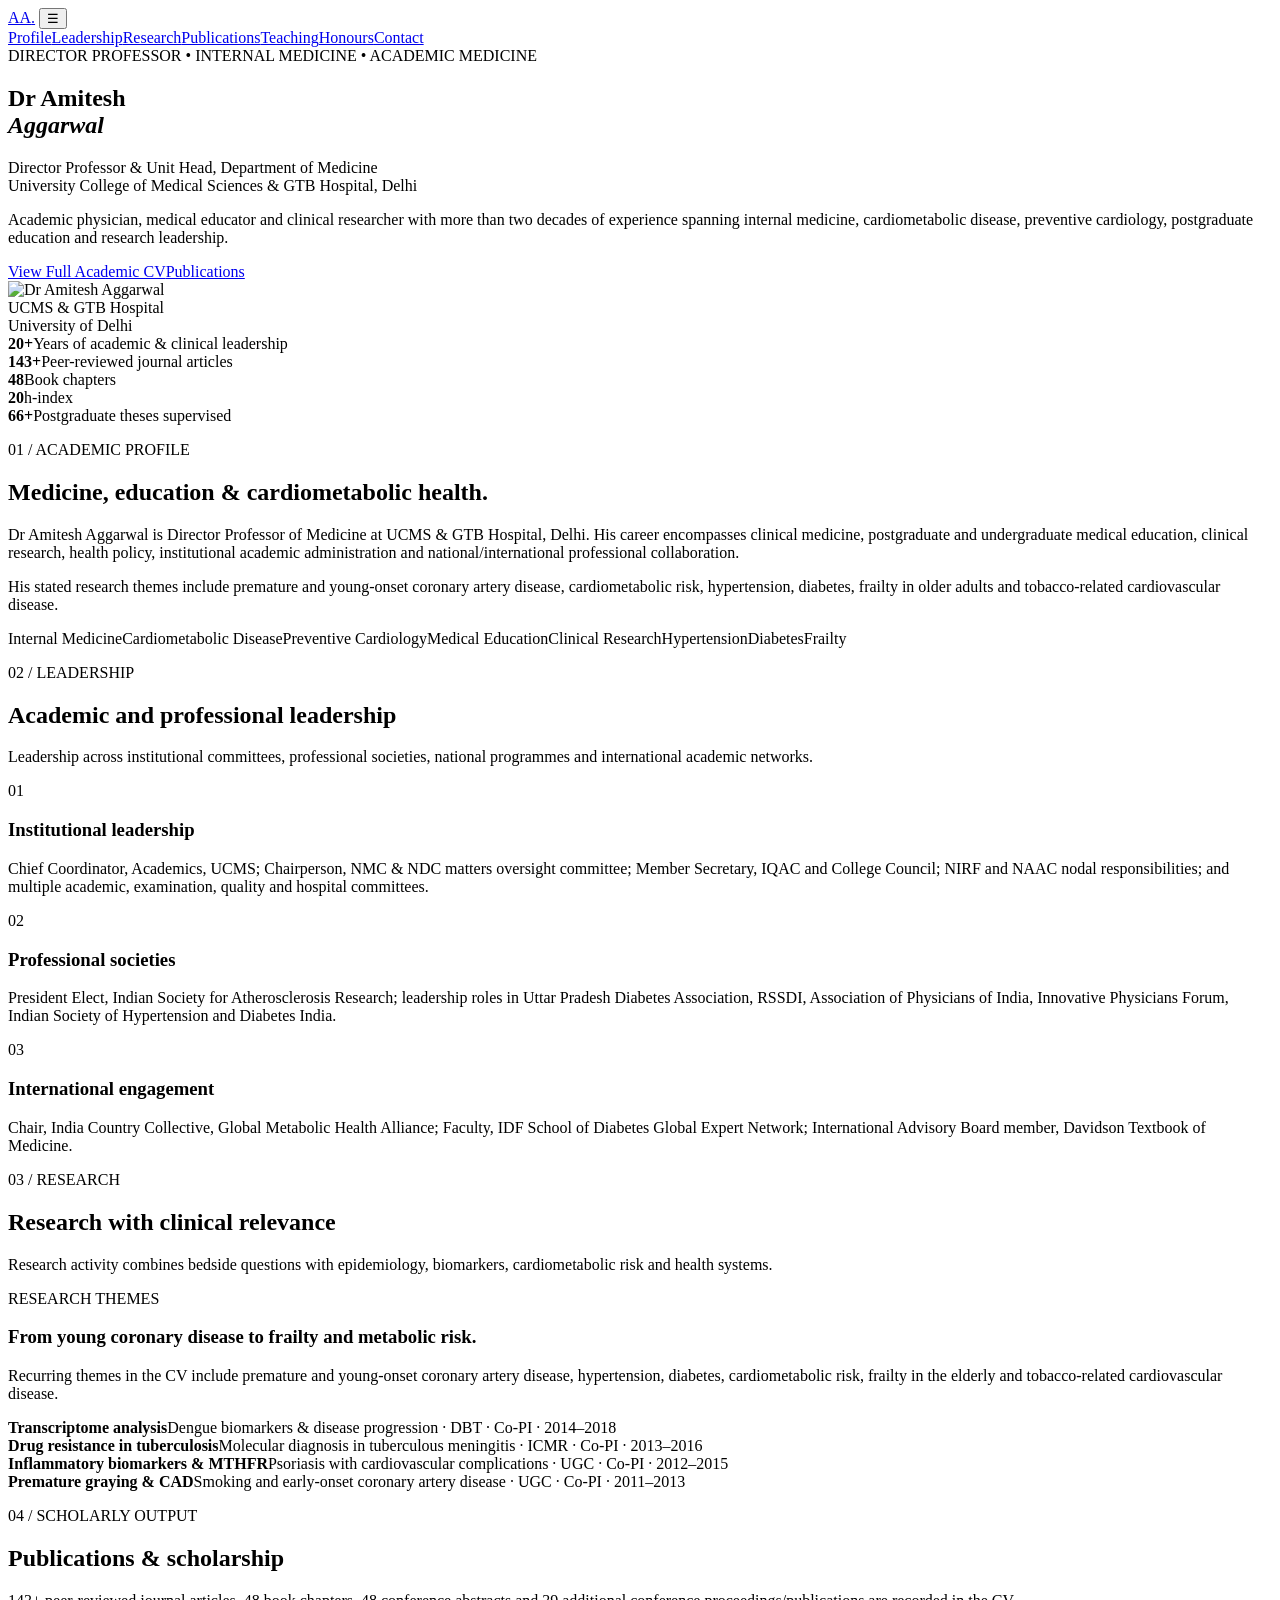
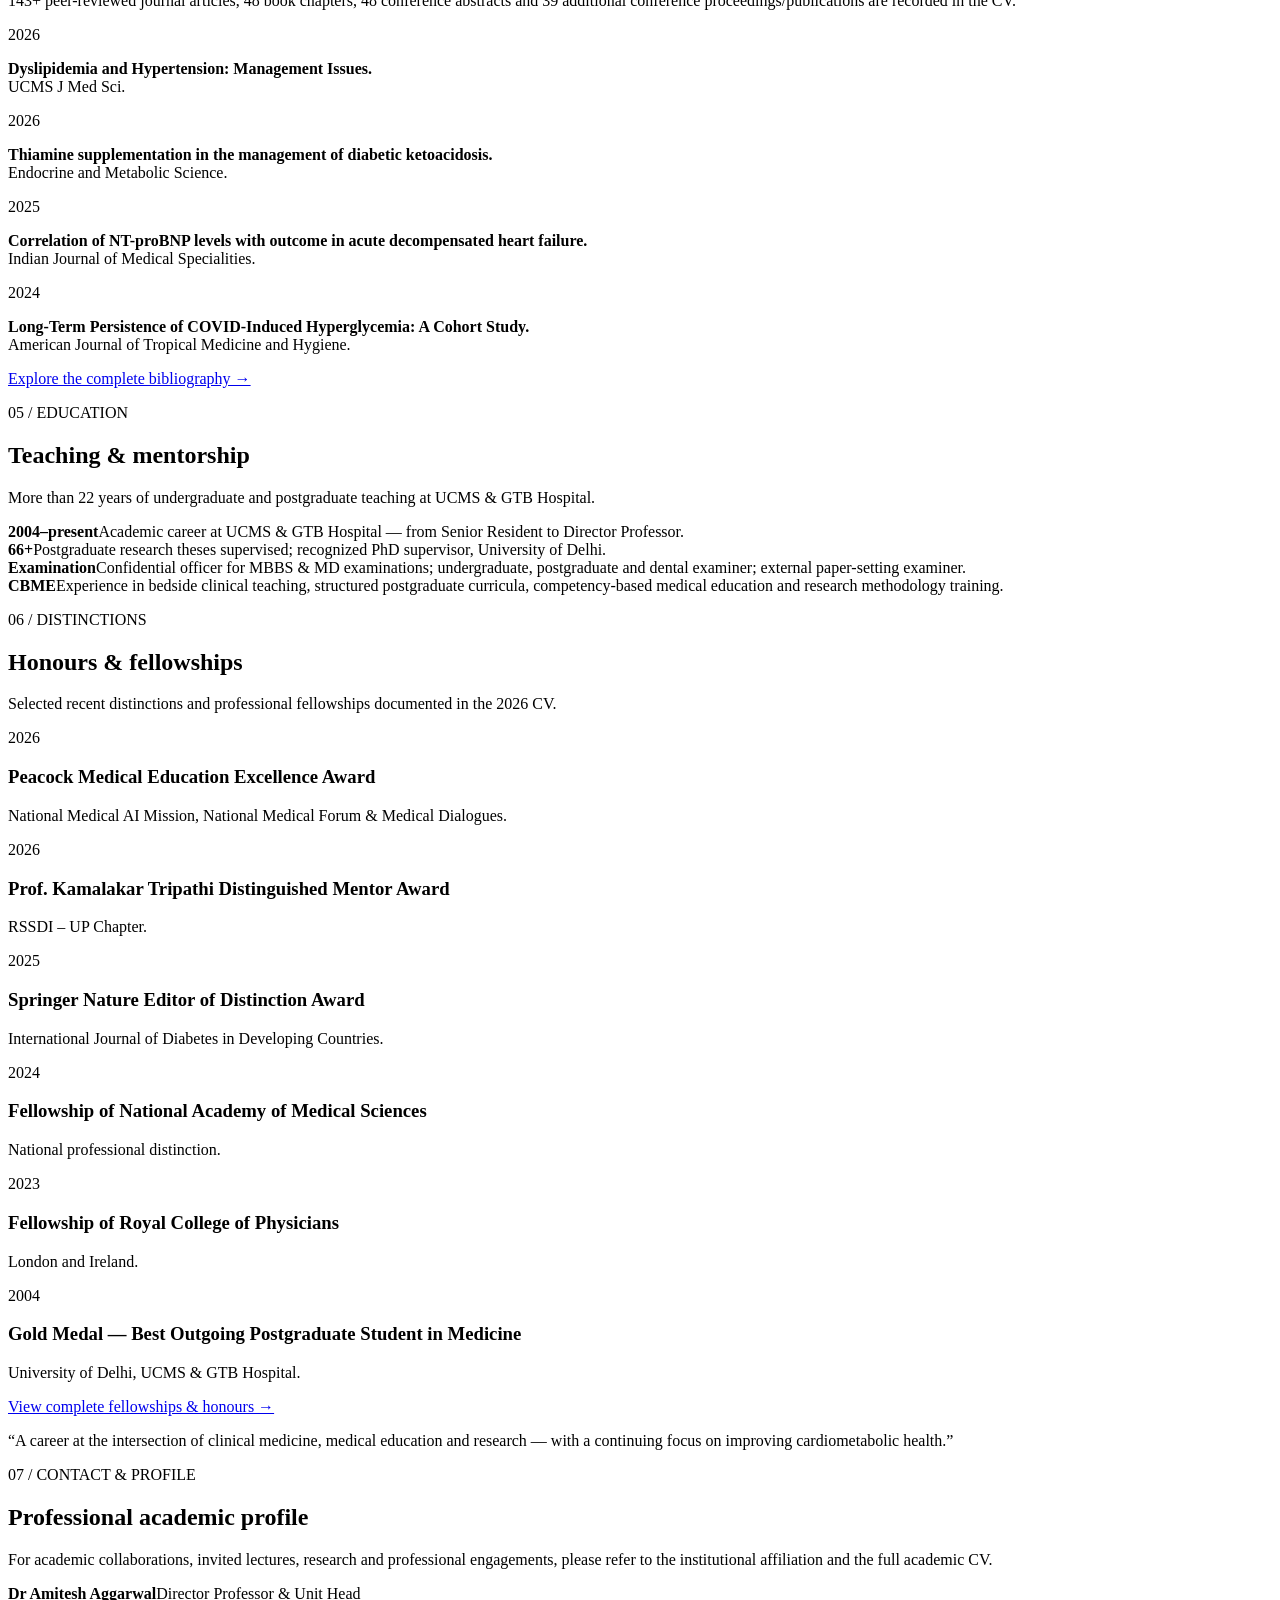
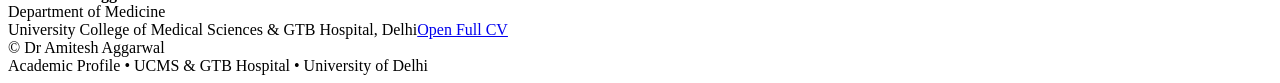
==== index.html @ a6bb9750 "Add academic profile homepage" ====
<!doctype html>
<html lang="en">
<head>
<meta charset="utf-8">
<meta name="viewport" content="width=device-width, initial-scale=1">
<meta name="description" content="Academic profile of Dr Amitesh Aggarwal — Director Professor & Unit Head, Department of Medicine, UCMS & GTB Hospital, Delhi.">
<title>Dr Amitesh Aggarwal | Academic Profile</title>
<link rel="stylesheet" href="style.css">
</head>
<body>
<header class="site-header">
  <div class="nav-wrap">
    <a class="brand" href="#home">AA<span>.</span></a>
    <button class="menu" aria-label="Toggle navigation">☰</button>
    <nav id="nav">
      <a href="#about">Profile</a><a href="#leadership">Leadership</a><a href="#research">Research</a><a href="#publications">Publications</a><a href="#teaching">Teaching</a><a href="#honours">Honours</a><a href="#contact">Contact</a>
    </nav>
  </div>
</header>
<main>
<section id="home" class="hero">
  <div class="hero-copy">
    <div class="eyebrow">DIRECTOR PROFESSOR • INTERNAL MEDICINE • ACADEMIC MEDICINE</div>
    <h1>Dr Amitesh<br><em>Aggarwal</em></h1>
    <p class="lead">Director Professor &amp; Unit Head, Department of Medicine<br>University College of Medical Sciences &amp; GTB Hospital, Delhi</p>
    <p class="hero-text">Academic physician, medical educator and clinical researcher with more than two decades of experience spanning internal medicine, cardiometabolic disease, preventive cardiology, postgraduate education and research leadership.</p>
    <div class="actions"><a class="btn primary" href="cv.html">View Full Academic CV</a><a class="btn secondary" href="publications.html">Publications</a></div>
  </div>
  <div class="portrait-wrap"><div class="portrait-ring"><img src="profile.svg" alt="Dr Amitesh Aggarwal"></div><div class="portrait-caption">UCMS &amp; GTB Hospital<br>University of Delhi</div></div>
</section>
<section class="metrics">
  <div><strong>20+</strong><span>Years of academic &amp; clinical leadership</span></div>
  <div><strong>143+</strong><span>Peer-reviewed journal articles</span></div>
  <div><strong>48</strong><span>Book chapters</span></div>
  <div><strong>20</strong><span>h-index</span></div>
  <div><strong>66+</strong><span>Postgraduate theses supervised</span></div>
</section>
<section id="about" class="section two-col">
  <div><p class="eyebrow">01 / ACADEMIC PROFILE</p><h2>Medicine, education &amp; cardiometabolic health.</h2></div>
  <div><p>Dr Amitesh Aggarwal is Director Professor of Medicine at UCMS &amp; GTB Hospital, Delhi. His career encompasses clinical medicine, postgraduate and undergraduate medical education, clinical research, health policy, institutional academic administration and national/international professional collaboration.</p><p>His stated research themes include premature and young-onset coronary artery disease, cardiometabolic risk, hypertension, diabetes, frailty in older adults and tobacco-related cardiovascular disease.</p><div class="tags"><span>Internal Medicine</span><span>Cardiometabolic Disease</span><span>Preventive Cardiology</span><span>Medical Education</span><span>Clinical Research</span><span>Hypertension</span><span>Diabetes</span><span>Frailty</span></div></div>
</section>
<section id="leadership" class="section shaded">
 <div class="section-head"><div><p class="eyebrow">02 / LEADERSHIP</p><h2>Academic and professional leadership</h2></div><p>Leadership across institutional committees, professional societies, national programmes and international academic networks.</p></div>
 <div class="cards">
  <article><div class="card-no">01</div><h3>Institutional leadership</h3><p>Chief Coordinator, Academics, UCMS; Chairperson, NMC &amp; NDC matters oversight committee; Member Secretary, IQAC and College Council; NIRF and NAAC nodal responsibilities; and multiple academic, examination, quality and hospital committees.</p></article>
  <article><div class="card-no">02</div><h3>Professional societies</h3><p>President Elect, Indian Society for Atherosclerosis Research; leadership roles in Uttar Pradesh Diabetes Association, RSSDI, Association of Physicians of India, Innovative Physicians Forum, Indian Society of Hypertension and Diabetes India.</p></article>
  <article><div class="card-no">03</div><h3>International engagement</h3><p>Chair, India Country Collective, Global Metabolic Health Alliance; Faculty, IDF School of Diabetes Global Expert Network; International Advisory Board member, Davidson Textbook of Medicine.</p></article>
 </div>
</section>
<section id="research" class="section">
 <div class="section-head"><div><p class="eyebrow">03 / RESEARCH</p><h2>Research with clinical relevance</h2></div><p>Research activity combines bedside questions with epidemiology, biomarkers, cardiometabolic risk and health systems.</p></div>
 <div class="research-grid">
  <div class="research-feature"><span>RESEARCH THEMES</span><h3>From young coronary disease to frailty and metabolic risk.</h3><p>Recurring themes in the CV include premature and young-onset coronary artery disease, hypertension, diabetes, cardiometabolic risk, frailty in the elderly and tobacco-related cardiovascular disease.</p></div>
  <div class="project-list">
   <div><b>Transcriptome analysis</b><span>Dengue biomarkers &amp; disease progression · DBT · Co-PI · 2014–2018</span></div>
   <div><b>Drug resistance in tuberculosis</b><span>Molecular diagnosis in tuberculous meningitis · ICMR · Co-PI · 2013–2016</span></div>
   <div><b>Inflammatory biomarkers &amp; MTHFR</b><span>Psoriasis with cardiovascular complications · UGC · Co-PI · 2012–2015</span></div>
   <div><b>Premature graying &amp; CAD</b><span>Smoking and early-onset coronary artery disease · UGC · Co-PI · 2011–2013</span></div>
  </div>
 </div>
</section>
<section id="publications" class="section shaded">
 <div class="section-head"><div><p class="eyebrow">04 / SCHOLARLY OUTPUT</p><h2>Publications &amp; scholarship</h2></div><p>143+ peer-reviewed journal articles, 48 book chapters, 48 conference abstracts and 39 additional conference proceedings/publications are recorded in the CV.</p></div>
 <div class="pub-highlights">
  <div><span>2026</span><p><b>Dyslipidemia and Hypertension: Management Issues.</b><br>UCMS J Med Sci.</p></div>
  <div><span>2026</span><p><b>Thiamine supplementation in the management of diabetic ketoacidosis.</b><br>Endocrine and Metabolic Science.</p></div>
  <div><span>2025</span><p><b>Correlation of NT-proBNP levels with outcome in acute decompensated heart failure.</b><br>Indian Journal of Medical Specialities.</p></div>
  <div><span>2024</span><p><b>Long-Term Persistence of COVID-Induced Hyperglycemia: A Cohort Study.</b><br>American Journal of Tropical Medicine and Hygiene.</p></div>
 </div>
 <a class="text-link" href="publications.html">Explore the complete bibliography →</a>
</section>
<section id="teaching" class="section">
 <div class="section-head"><div><p class="eyebrow">05 / EDUCATION</p><h2>Teaching &amp; mentorship</h2></div><p>More than 22 years of undergraduate and postgraduate teaching at UCMS &amp; GTB Hospital.</p></div>
 <div class="timeline">
  <div><b>2004–present</b><span>Academic career at UCMS &amp; GTB Hospital — from Senior Resident to Director Professor.</span></div>
  <div><b>66+</b><span>Postgraduate research theses supervised; recognized PhD supervisor, University of Delhi.</span></div>
  <div><b>Examination</b><span>Confidential officer for MBBS &amp; MD examinations; undergraduate, postgraduate and dental examiner; external paper-setting examiner.</span></div>
  <div><b>CBME</b><span>Experience in bedside clinical teaching, structured postgraduate curricula, competency-based medical education and research methodology training.</span></div>
 </div>
</section>
<section id="honours" class="section shaded">
 <div class="section-head"><div><p class="eyebrow">06 / DISTINCTIONS</p><h2>Honours &amp; fellowships</h2></div><p>Selected recent distinctions and professional fellowships documented in the 2026 CV.</p></div>
 <div class="honour-grid">
  <div><span>2026</span><h3>Peacock Medical Education Excellence Award</h3><p>National Medical AI Mission, National Medical Forum &amp; Medical Dialogues.</p></div>
  <div><span>2026</span><h3>Prof. Kamalakar Tripathi Distinguished Mentor Award</h3><p>RSSDI – UP Chapter.</p></div>
  <div><span>2025</span><h3>Springer Nature Editor of Distinction Award</h3><p>International Journal of Diabetes in Developing Countries.</p></div>
  <div><span>2024</span><h3>Fellowship of National Academy of Medical Sciences</h3><p>National professional distinction.</p></div>
  <div><span>2023</span><h3>Fellowship of Royal College of Physicians</h3><p>London and Ireland.</p></div>
  <div><span>2004</span><h3>Gold Medal — Best Outgoing Postgraduate Student in Medicine</h3><p>University of Delhi, UCMS &amp; GTB Hospital.</p></div>
 </div>
 <a class="text-link" href="cv.html#fellowships">View complete fellowships &amp; honours →</a>
</section>
<section class="section quote"><p>“A career at the intersection of clinical medicine, medical education and research — with a continuing focus on improving cardiometabolic health.”</p></section>
<section id="contact" class="section contact">
 <div><p class="eyebrow">07 / CONTACT &amp; PROFILE</p><h2>Professional academic profile</h2><p>For academic collaborations, invited lectures, research and professional engagements, please refer to the institutional affiliation and the full academic CV.</p></div>
 <div class="contact-card"><b>Dr Amitesh Aggarwal</b><span>Director Professor &amp; Unit Head<br>Department of Medicine<br>University College of Medical Sciences &amp; GTB Hospital, Delhi</span><a href="cv.html" class="btn primary">Open Full CV</a></div>
</section>
</main>
<footer><div>© Dr Amitesh Aggarwal</div><div>Academic Profile • UCMS &amp; GTB Hospital • University of Delhi</div></footer>
<script>document.querySelector('.menu').onclick=()=>document.querySelector('nav').classList.toggle('open');document.querySelectorAll('nav a').forEach(a=>a.onclick=()=>document.querySelector('nav').classList.remove('open'));</script>
</body>
</html>
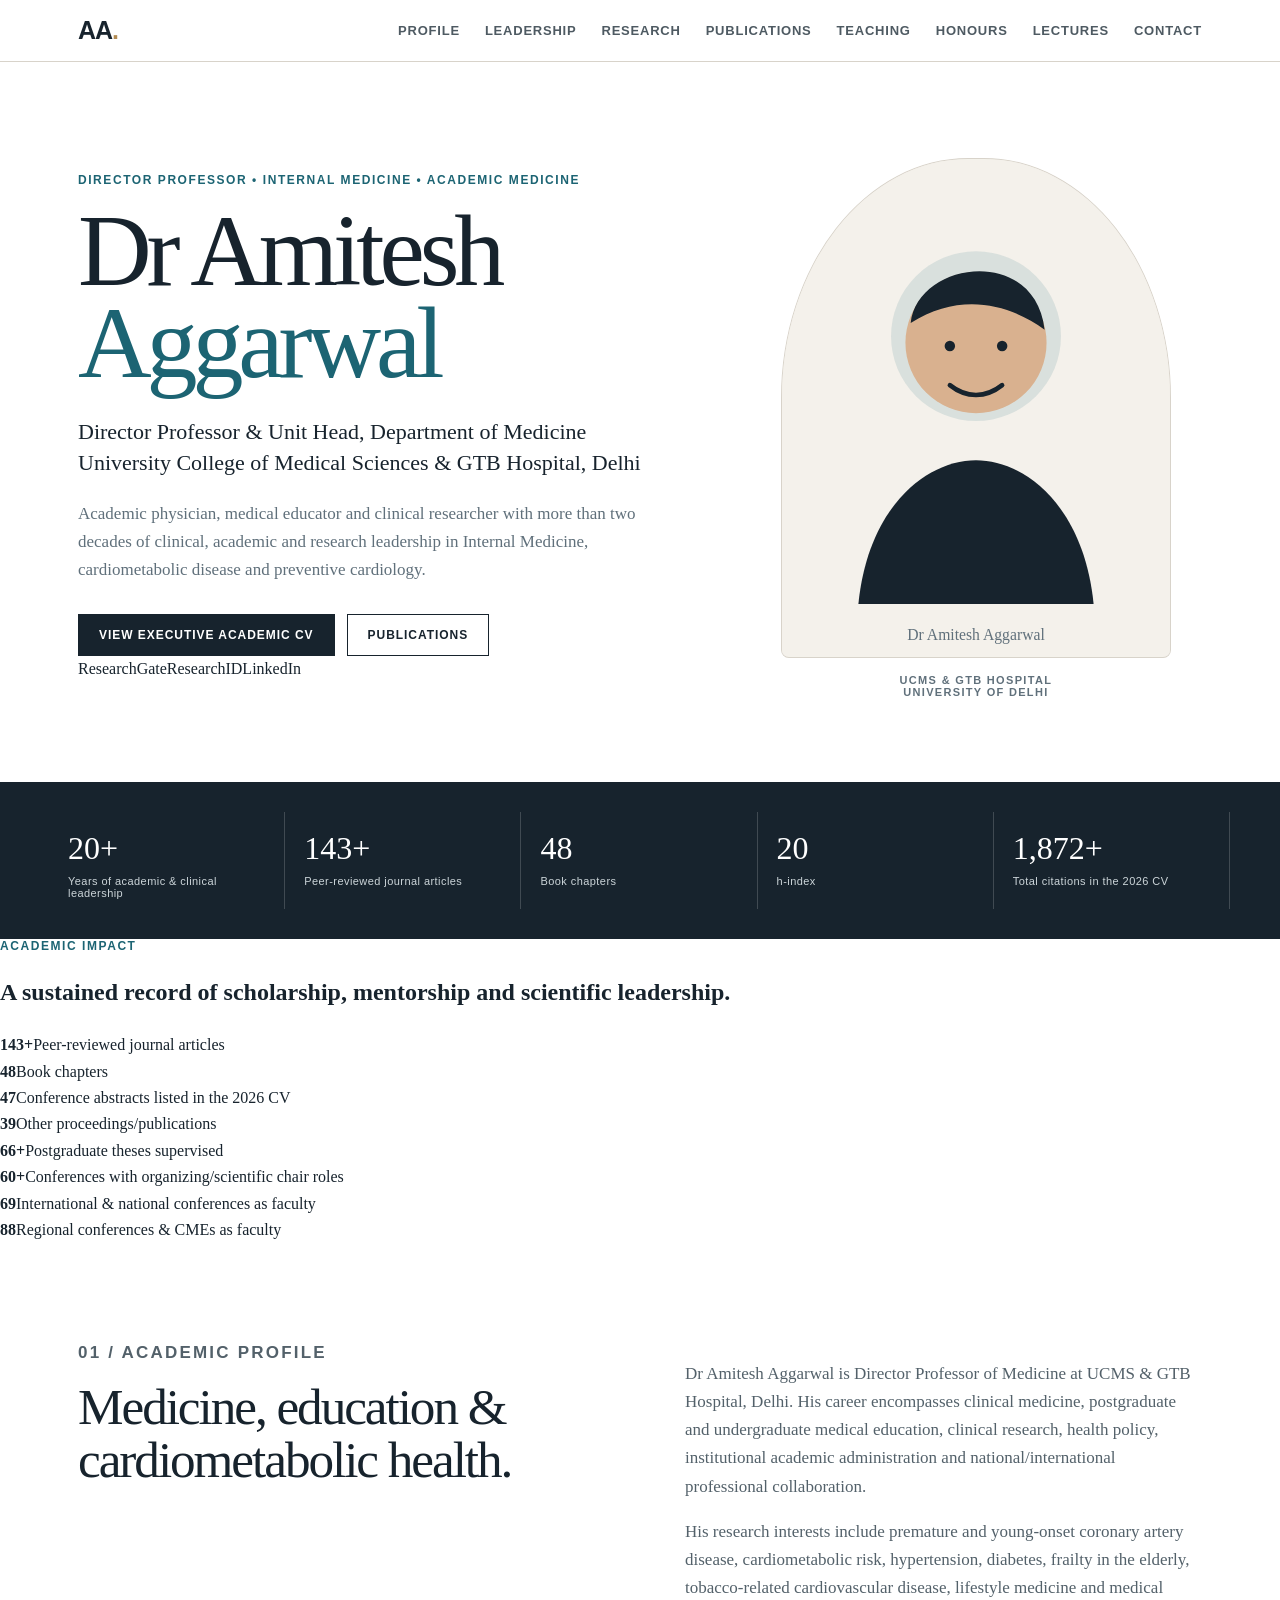
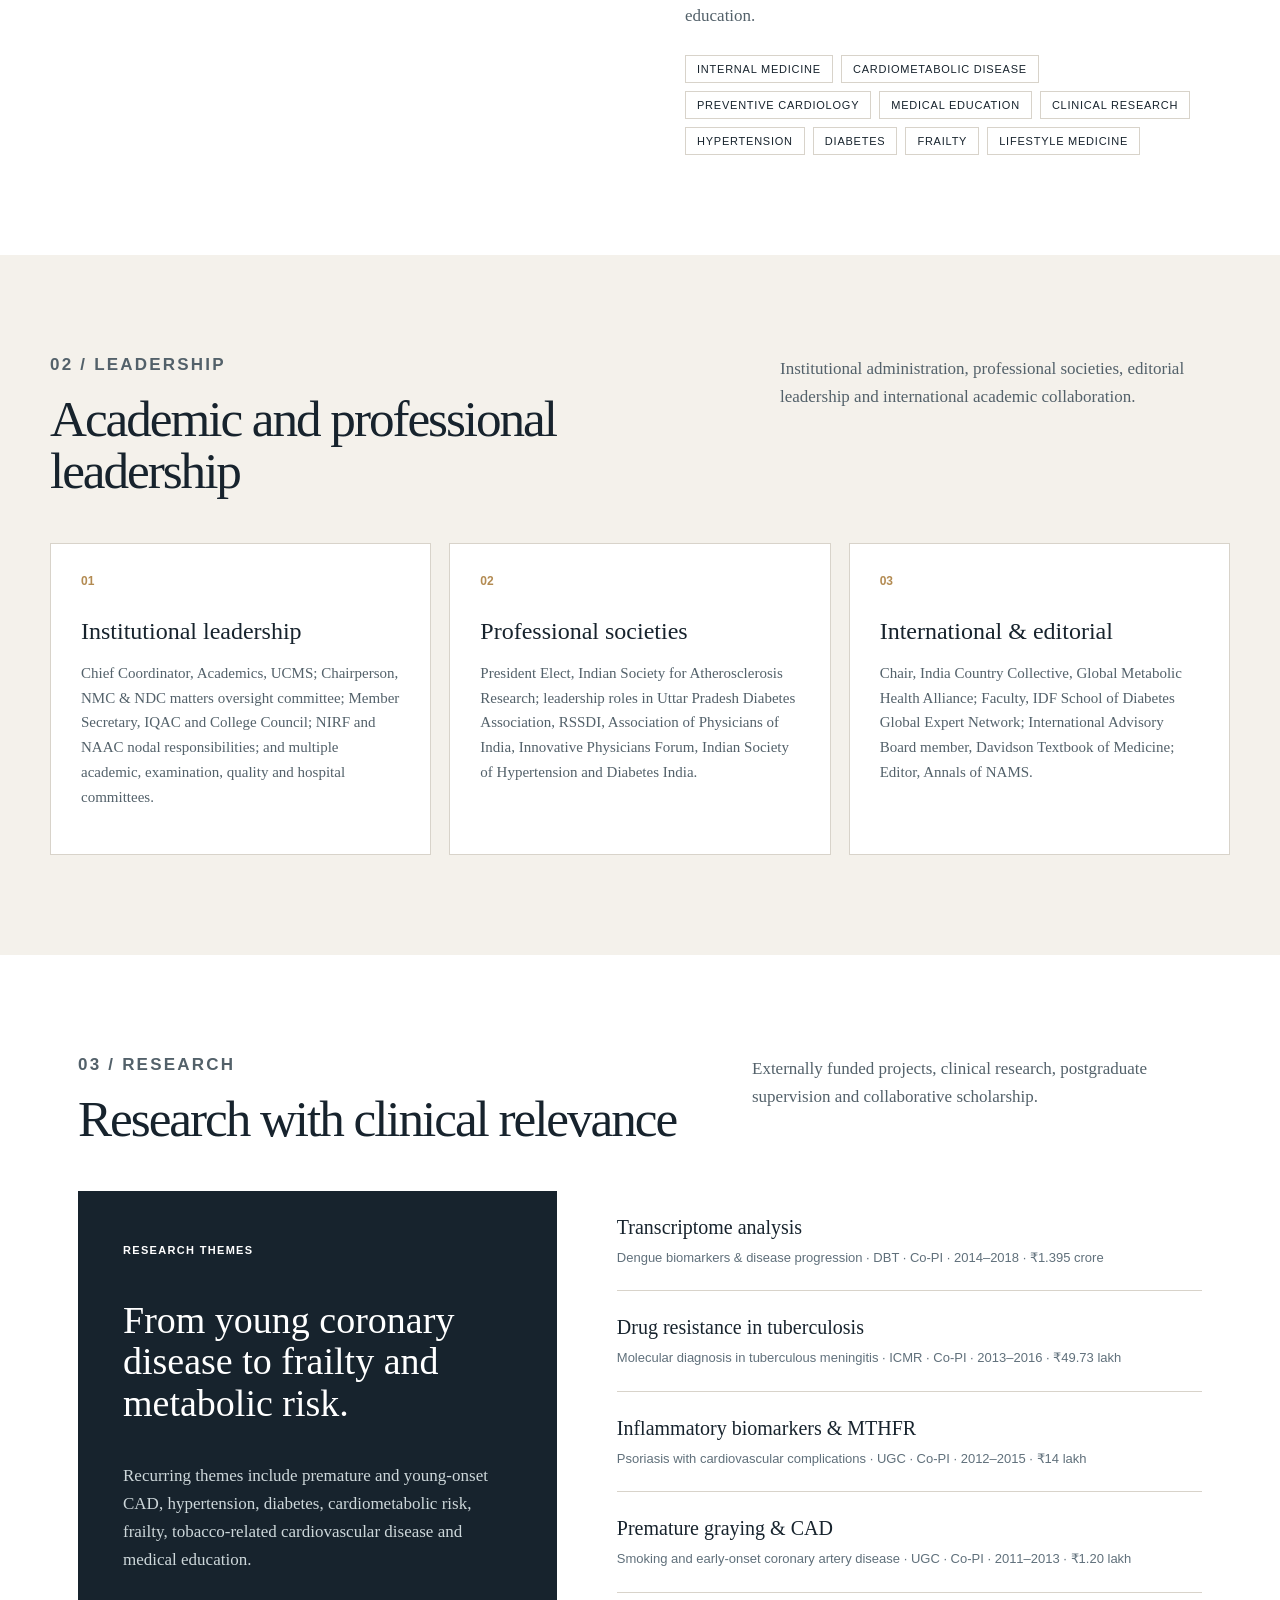
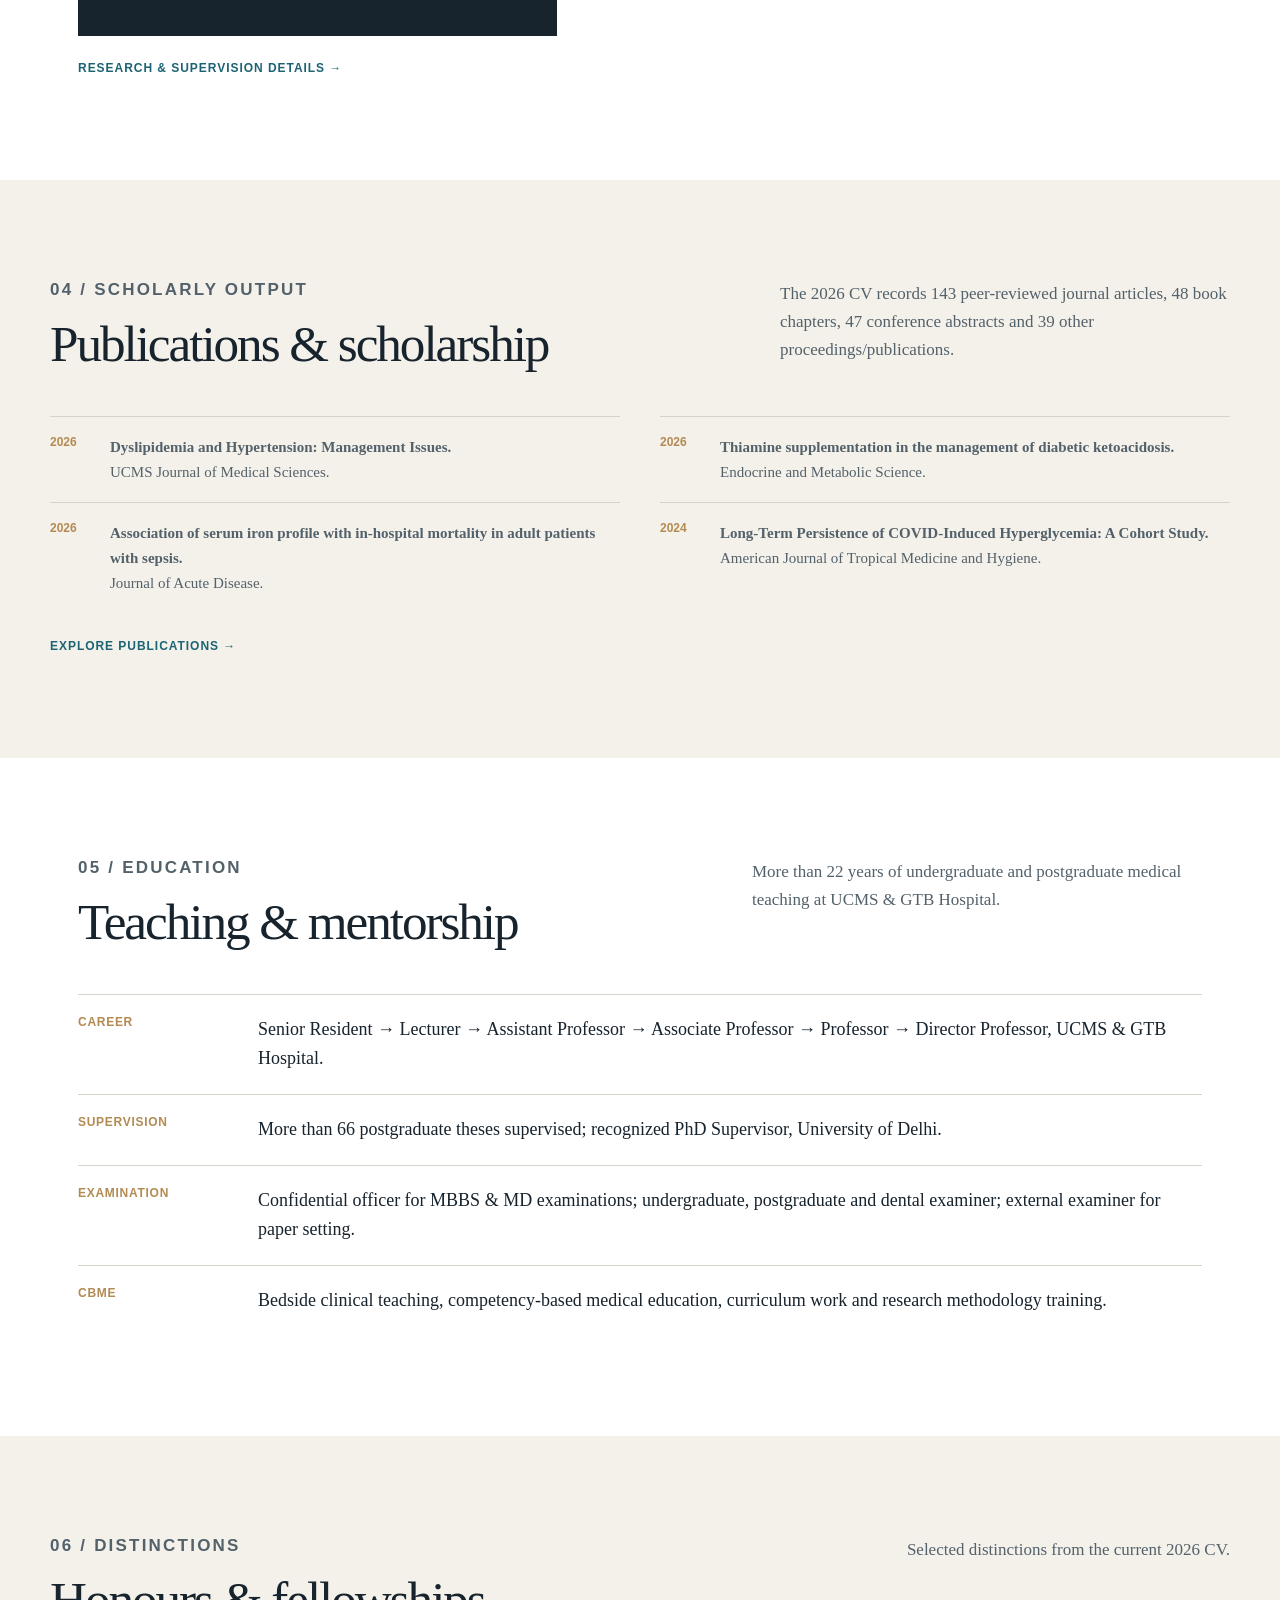
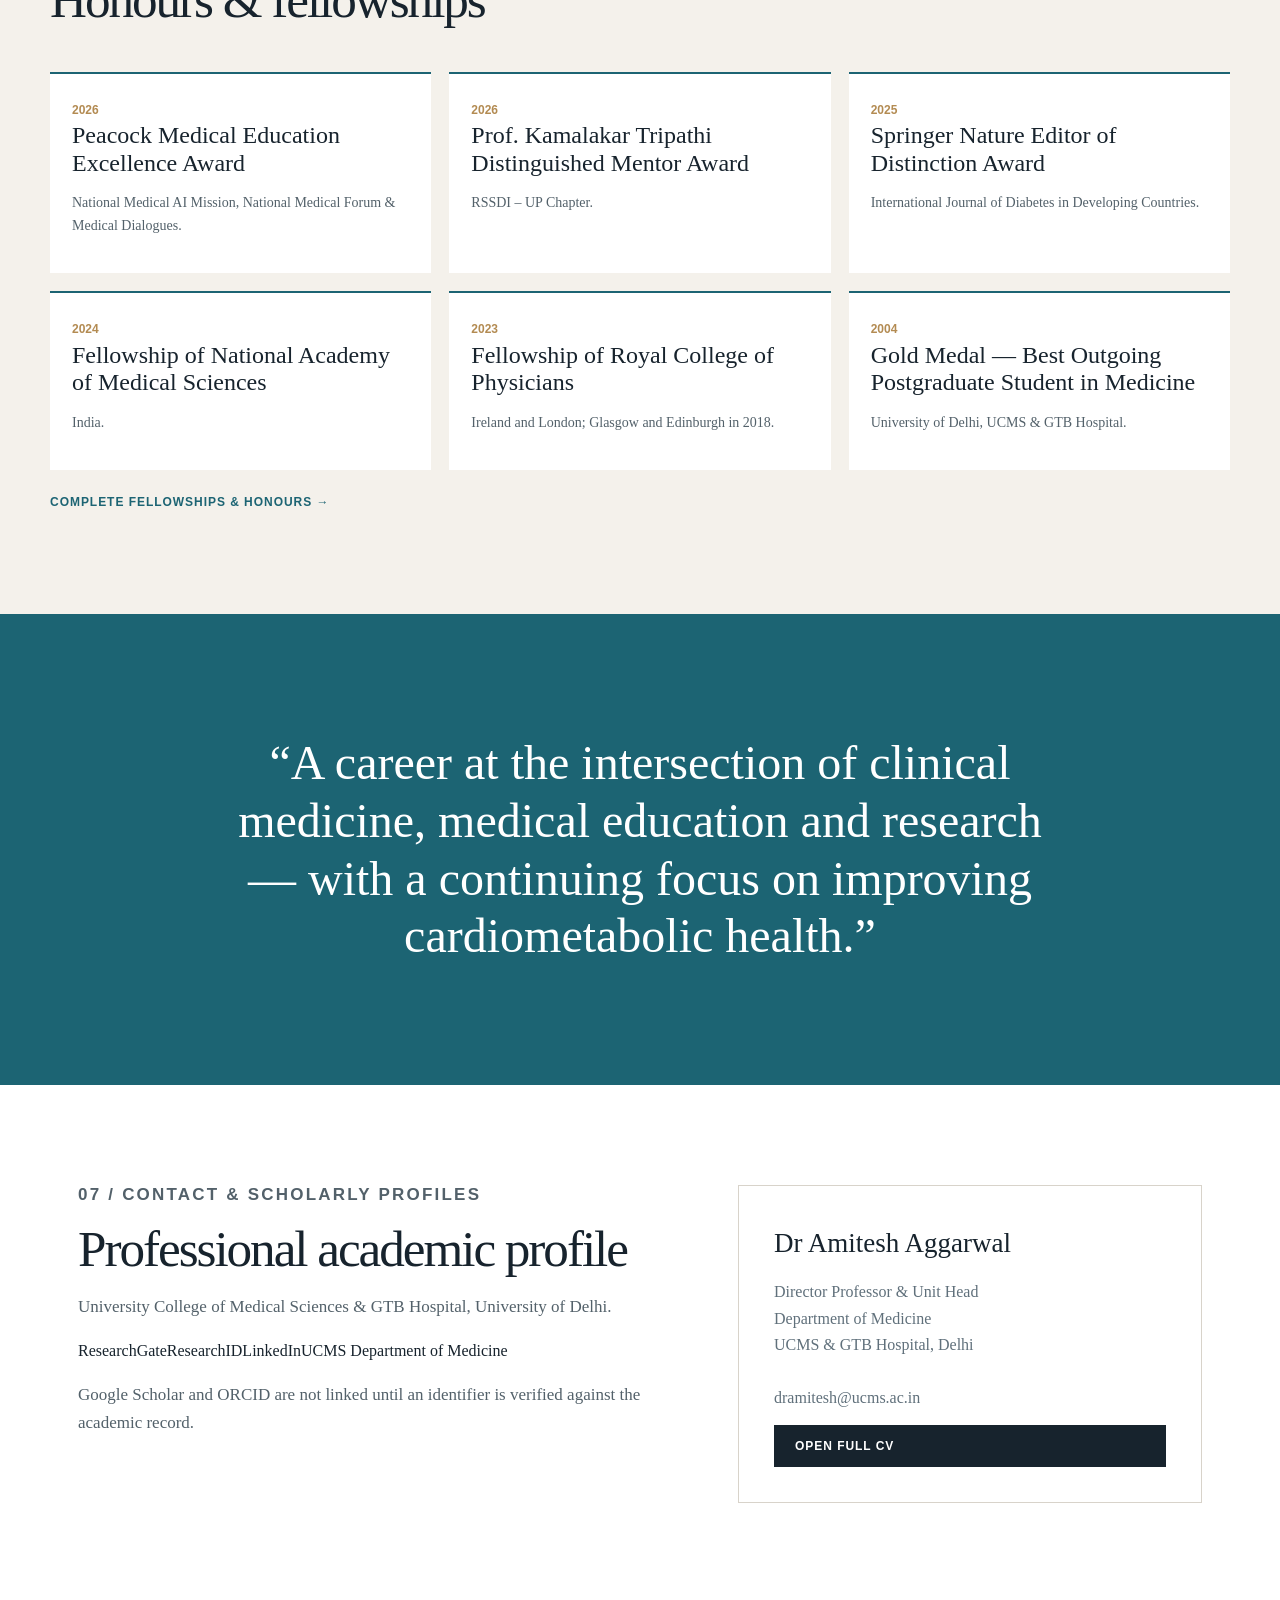
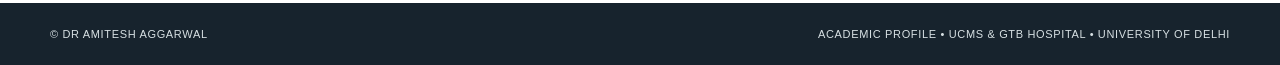
==== commit 2a7481b6: "Refine academic homepage and add scholarly profiles" ====
--- a/index.html
+++ b/index.html
@@ -1,102 +1,27 @@
 <!doctype html>
 <html lang="en">
 <head>
-<meta charset="utf-8">
-<meta name="viewport" content="width=device-width, initial-scale=1">
-<meta name="description" content="Academic profile of Dr Amitesh Aggarwal — Director Professor & Unit Head, Department of Medicine, UCMS & GTB Hospital, Delhi.">
-<title>Dr Amitesh Aggarwal | Academic Profile</title>
-<link rel="stylesheet" href="style.css">
+<meta charset="utf-8"><meta name="viewport" content="width=device-width,initial-scale=1">
+<meta name="description" content="Dr Amitesh Aggarwal — Director Professor & Unit Head, Department of Medicine, University College of Medical Sciences & GTB Hospital, University of Delhi. Academic medicine, cardiometabolic research, medical education and leadership.">
+<meta name="keywords" content="Amitesh Aggarwal, UCMS, GTB Hospital, Internal Medicine, Diabetes, Hypertension, Cardiometabolic, Medical Education, Research">
+<meta name="author" content="Dr Amitesh Aggarwal"><meta property="og:title" content="Dr Amitesh Aggarwal | Academic Profile"><meta property="og:description" content="Director Professor & Unit Head, Department of Medicine, UCMS & GTB Hospital, Delhi.">
+<title>Dr Amitesh Aggarwal | Academic Profile</title><link rel="stylesheet" href="style.css">
+<script type="application/ld+json">{"@context":"https://schema.org","@type":"Person","name":"Dr Amitesh Aggarwal","jobTitle":"Director Professor & Unit Head, Department of Medicine","affiliation":{"@type":"CollegeOrUniversity","name":"University College of Medical Sciences & GTB Hospital, University of Delhi"},"email":"dramitesh@ucms.ac.in","sameAs":["https://www.researchgate.net/profile/Amitesh-Aggarwal","https://researchid.co/dramitesh","https://in.linkedin.com/in/amitesh-aggarwal-884b9b72"]}</script>
 </head>
 <body>
-<header class="site-header">
-  <div class="nav-wrap">
-    <a class="brand" href="#home">AA<span>.</span></a>
-    <button class="menu" aria-label="Toggle navigation">☰</button>
-    <nav id="nav">
-      <a href="#about">Profile</a><a href="#leadership">Leadership</a><a href="#research">Research</a><a href="#publications">Publications</a><a href="#teaching">Teaching</a><a href="#honours">Honours</a><a href="#contact">Contact</a>
-    </nav>
-  </div>
-</header>
+<header class="site-header"><div class="nav-wrap"><a class="brand" href="#home">AA<span>.</span></a><button class="menu" aria-label="Toggle navigation">☰</button><nav id="nav"><a href="#about">Profile</a><a href="#leadership">Leadership</a><a href="#research">Research</a><a href="#publications">Publications</a><a href="#teaching">Teaching</a><a href="#honours">Honours</a><a href="events.html">Lectures</a><a href="#contact">Contact</a></nav></div></header>
 <main>
-<section id="home" class="hero">
-  <div class="hero-copy">
-    <div class="eyebrow">DIRECTOR PROFESSOR • INTERNAL MEDICINE • ACADEMIC MEDICINE</div>
-    <h1>Dr Amitesh<br><em>Aggarwal</em></h1>
-    <p class="lead">Director Professor &amp; Unit Head, Department of Medicine<br>University College of Medical Sciences &amp; GTB Hospital, Delhi</p>
-    <p class="hero-text">Academic physician, medical educator and clinical researcher with more than two decades of experience spanning internal medicine, cardiometabolic disease, preventive cardiology, postgraduate education and research leadership.</p>
-    <div class="actions"><a class="btn primary" href="cv.html">View Full Academic CV</a><a class="btn secondary" href="publications.html">Publications</a></div>
-  </div>
-  <div class="portrait-wrap"><div class="portrait-ring"><img src="profile.svg" alt="Dr Amitesh Aggarwal"></div><div class="portrait-caption">UCMS &amp; GTB Hospital<br>University of Delhi</div></div>
-</section>
-<section class="metrics">
-  <div><strong>20+</strong><span>Years of academic &amp; clinical leadership</span></div>
-  <div><strong>143+</strong><span>Peer-reviewed journal articles</span></div>
-  <div><strong>48</strong><span>Book chapters</span></div>
-  <div><strong>20</strong><span>h-index</span></div>
-  <div><strong>66+</strong><span>Postgraduate theses supervised</span></div>
-</section>
-<section id="about" class="section two-col">
-  <div><p class="eyebrow">01 / ACADEMIC PROFILE</p><h2>Medicine, education &amp; cardiometabolic health.</h2></div>
-  <div><p>Dr Amitesh Aggarwal is Director Professor of Medicine at UCMS &amp; GTB Hospital, Delhi. His career encompasses clinical medicine, postgraduate and undergraduate medical education, clinical research, health policy, institutional academic administration and national/international professional collaboration.</p><p>His stated research themes include premature and young-onset coronary artery disease, cardiometabolic risk, hypertension, diabetes, frailty in older adults and tobacco-related cardiovascular disease.</p><div class="tags"><span>Internal Medicine</span><span>Cardiometabolic Disease</span><span>Preventive Cardiology</span><span>Medical Education</span><span>Clinical Research</span><span>Hypertension</span><span>Diabetes</span><span>Frailty</span></div></div>
-</section>
-<section id="leadership" class="section shaded">
- <div class="section-head"><div><p class="eyebrow">02 / LEADERSHIP</p><h2>Academic and professional leadership</h2></div><p>Leadership across institutional committees, professional societies, national programmes and international academic networks.</p></div>
- <div class="cards">
-  <article><div class="card-no">01</div><h3>Institutional leadership</h3><p>Chief Coordinator, Academics, UCMS; Chairperson, NMC &amp; NDC matters oversight committee; Member Secretary, IQAC and College Council; NIRF and NAAC nodal responsibilities; and multiple academic, examination, quality and hospital committees.</p></article>
-  <article><div class="card-no">02</div><h3>Professional societies</h3><p>President Elect, Indian Society for Atherosclerosis Research; leadership roles in Uttar Pradesh Diabetes Association, RSSDI, Association of Physicians of India, Innovative Physicians Forum, Indian Society of Hypertension and Diabetes India.</p></article>
-  <article><div class="card-no">03</div><h3>International engagement</h3><p>Chair, India Country Collective, Global Metabolic Health Alliance; Faculty, IDF School of Diabetes Global Expert Network; International Advisory Board member, Davidson Textbook of Medicine.</p></article>
- </div>
-</section>
-<section id="research" class="section">
- <div class="section-head"><div><p class="eyebrow">03 / RESEARCH</p><h2>Research with clinical relevance</h2></div><p>Research activity combines bedside questions with epidemiology, biomarkers, cardiometabolic risk and health systems.</p></div>
- <div class="research-grid">
-  <div class="research-feature"><span>RESEARCH THEMES</span><h3>From young coronary disease to frailty and metabolic risk.</h3><p>Recurring themes in the CV include premature and young-onset coronary artery disease, hypertension, diabetes, cardiometabolic risk, frailty in the elderly and tobacco-related cardiovascular disease.</p></div>
-  <div class="project-list">
-   <div><b>Transcriptome analysis</b><span>Dengue biomarkers &amp; disease progression · DBT · Co-PI · 2014–2018</span></div>
-   <div><b>Drug resistance in tuberculosis</b><span>Molecular diagnosis in tuberculous meningitis · ICMR · Co-PI · 2013–2016</span></div>
-   <div><b>Inflammatory biomarkers &amp; MTHFR</b><span>Psoriasis with cardiovascular complications · UGC · Co-PI · 2012–2015</span></div>
-   <div><b>Premature graying &amp; CAD</b><span>Smoking and early-onset coronary artery disease · UGC · Co-PI · 2011–2013</span></div>
-  </div>
- </div>
-</section>
-<section id="publications" class="section shaded">
- <div class="section-head"><div><p class="eyebrow">04 / SCHOLARLY OUTPUT</p><h2>Publications &amp; scholarship</h2></div><p>143+ peer-reviewed journal articles, 48 book chapters, 48 conference abstracts and 39 additional conference proceedings/publications are recorded in the CV.</p></div>
- <div class="pub-highlights">
-  <div><span>2026</span><p><b>Dyslipidemia and Hypertension: Management Issues.</b><br>UCMS J Med Sci.</p></div>
-  <div><span>2026</span><p><b>Thiamine supplementation in the management of diabetic ketoacidosis.</b><br>Endocrine and Metabolic Science.</p></div>
-  <div><span>2025</span><p><b>Correlation of NT-proBNP levels with outcome in acute decompensated heart failure.</b><br>Indian Journal of Medical Specialities.</p></div>
-  <div><span>2024</span><p><b>Long-Term Persistence of COVID-Induced Hyperglycemia: A Cohort Study.</b><br>American Journal of Tropical Medicine and Hygiene.</p></div>
- </div>
- <a class="text-link" href="publications.html">Explore the complete bibliography →</a>
-</section>
-<section id="teaching" class="section">
- <div class="section-head"><div><p class="eyebrow">05 / EDUCATION</p><h2>Teaching &amp; mentorship</h2></div><p>More than 22 years of undergraduate and postgraduate teaching at UCMS &amp; GTB Hospital.</p></div>
- <div class="timeline">
-  <div><b>2004–present</b><span>Academic career at UCMS &amp; GTB Hospital — from Senior Resident to Director Professor.</span></div>
-  <div><b>66+</b><span>Postgraduate research theses supervised; recognized PhD supervisor, University of Delhi.</span></div>
-  <div><b>Examination</b><span>Confidential officer for MBBS &amp; MD examinations; undergraduate, postgraduate and dental examiner; external paper-setting examiner.</span></div>
-  <div><b>CBME</b><span>Experience in bedside clinical teaching, structured postgraduate curricula, competency-based medical education and research methodology training.</span></div>
- </div>
-</section>
-<section id="honours" class="section shaded">
- <div class="section-head"><div><p class="eyebrow">06 / DISTINCTIONS</p><h2>Honours &amp; fellowships</h2></div><p>Selected recent distinctions and professional fellowships documented in the 2026 CV.</p></div>
- <div class="honour-grid">
-  <div><span>2026</span><h3>Peacock Medical Education Excellence Award</h3><p>National Medical AI Mission, National Medical Forum &amp; Medical Dialogues.</p></div>
-  <div><span>2026</span><h3>Prof. Kamalakar Tripathi Distinguished Mentor Award</h3><p>RSSDI – UP Chapter.</p></div>
-  <div><span>2025</span><h3>Springer Nature Editor of Distinction Award</h3><p>International Journal of Diabetes in Developing Countries.</p></div>
-  <div><span>2024</span><h3>Fellowship of National Academy of Medical Sciences</h3><p>National professional distinction.</p></div>
-  <div><span>2023</span><h3>Fellowship of Royal College of Physicians</h3><p>London and Ireland.</p></div>
-  <div><span>2004</span><h3>Gold Medal — Best Outgoing Postgraduate Student in Medicine</h3><p>University of Delhi, UCMS &amp; GTB Hospital.</p></div>
- </div>
- <a class="text-link" href="cv.html#fellowships">View complete fellowships &amp; honours →</a>
-</section>
+<section id="home" class="hero"><div class="hero-copy"><div class="eyebrow">DIRECTOR PROFESSOR • INTERNAL MEDICINE • ACADEMIC MEDICINE</div><h1>Dr Amitesh<br><em>Aggarwal</em></h1><p class="lead">Director Professor &amp; Unit Head, Department of Medicine<br>University College of Medical Sciences &amp; GTB Hospital, Delhi</p><p class="hero-text">Academic physician, medical educator and clinical researcher with more than two decades of clinical, academic and research leadership in Internal Medicine, cardiometabolic disease and preventive cardiology.</p><div class="actions"><a class="btn primary" href="cv.html">View Executive Academic CV</a><a class="btn secondary" href="publications.html">Publications</a></div><div class="profile-links"><a href="https://www.researchgate.net/profile/Amitesh-Aggarwal">ResearchGate</a><a href="https://researchid.co/dramitesh">ResearchID</a><a href="https://in.linkedin.com/in/amitesh-aggarwal-884b9b72">LinkedIn</a></div></div><div class="portrait-wrap"><div class="portrait-ring"><img src="profile.svg" alt="Dr Amitesh Aggarwal"></div><div class="portrait-caption">UCMS &amp; GTB Hospital<br>University of Delhi</div></div></section>
+<section class="metrics"><div><strong>20+</strong><span>Years of academic &amp; clinical leadership</span></div><div><strong>143+</strong><span>Peer-reviewed journal articles</span></div><div><strong>48</strong><span>Book chapters</span></div><div><strong>20</strong><span>h-index</span></div><div><strong>1,872+</strong><span>Total citations in the 2026 CV</span></div></section>
+<section class="impact"><div><p class="eyebrow">ACADEMIC IMPACT</p><h2>A sustained record of scholarship, mentorship and scientific leadership.</h2></div><div class="impact-grid"><div><b>143+</b><span>Peer-reviewed journal articles</span></div><div><b>48</b><span>Book chapters</span></div><div><b>47</b><span>Conference abstracts listed in the 2026 CV</span></div><div><b>39</b><span>Other proceedings/publications</span></div><div><b>66+</b><span>Postgraduate theses supervised</span></div><div><b>60+</b><span>Conferences with organizing/scientific chair roles</span></div><div><b>69</b><span>International &amp; national conferences as faculty</span></div><div><b>88</b><span>Regional conferences &amp; CMEs as faculty</span></div></div></section>
+<section id="about" class="section two-col"><div><p class="eyebrow">01 / ACADEMIC PROFILE</p><h2>Medicine, education &amp; cardiometabolic health.</h2></div><div><p>Dr Amitesh Aggarwal is Director Professor of Medicine at UCMS &amp; GTB Hospital, Delhi. His career encompasses clinical medicine, postgraduate and undergraduate medical education, clinical research, health policy, institutional academic administration and national/international professional collaboration.</p><p>His research interests include premature and young-onset coronary artery disease, cardiometabolic risk, hypertension, diabetes, frailty in the elderly, tobacco-related cardiovascular disease, lifestyle medicine and medical education.</p><div class="tags"><span>Internal Medicine</span><span>Cardiometabolic Disease</span><span>Preventive Cardiology</span><span>Medical Education</span><span>Clinical Research</span><span>Hypertension</span><span>Diabetes</span><span>Frailty</span><span>Lifestyle Medicine</span></div></div></section>
+<section id="leadership" class="section shaded"><div class="section-head"><div><p class="eyebrow">02 / LEADERSHIP</p><h2>Academic and professional leadership</h2></div><p>Institutional administration, professional societies, editorial leadership and international academic collaboration.</p></div><div class="cards"><article><div class="card-no">01</div><h3>Institutional leadership</h3><p>Chief Coordinator, Academics, UCMS; Chairperson, NMC &amp; NDC matters oversight committee; Member Secretary, IQAC and College Council; NIRF and NAAC nodal responsibilities; and multiple academic, examination, quality and hospital committees.</p></article><article><div class="card-no">02</div><h3>Professional societies</h3><p>President Elect, Indian Society for Atherosclerosis Research; leadership roles in Uttar Pradesh Diabetes Association, RSSDI, Association of Physicians of India, Innovative Physicians Forum, Indian Society of Hypertension and Diabetes India.</p></article><article><div class="card-no">03</div><h3>International &amp; editorial</h3><p>Chair, India Country Collective, Global Metabolic Health Alliance; Faculty, IDF School of Diabetes Global Expert Network; International Advisory Board member, Davidson Textbook of Medicine; Editor, Annals of NAMS.</p></article></div></section>
+<section id="research" class="section"><div class="section-head"><div><p class="eyebrow">03 / RESEARCH</p><h2>Research with clinical relevance</h2></div><p>Externally funded projects, clinical research, postgraduate supervision and collaborative scholarship.</p></div><div class="research-grid"><div class="research-feature"><span>RESEARCH THEMES</span><h3>From young coronary disease to frailty and metabolic risk.</h3><p>Recurring themes include premature and young-onset CAD, hypertension, diabetes, cardiometabolic risk, frailty, tobacco-related cardiovascular disease and medical education.</p></div><div class="project-list"><div><b>Transcriptome analysis</b><span>Dengue biomarkers &amp; disease progression · DBT · Co-PI · 2014–2018 · ₹1.395 crore</span></div><div><b>Drug resistance in tuberculosis</b><span>Molecular diagnosis in tuberculous meningitis · ICMR · Co-PI · 2013–2016 · ₹49.73 lakh</span></div><div><b>Inflammatory biomarkers &amp; MTHFR</b><span>Psoriasis with cardiovascular complications · UGC · Co-PI · 2012–2015 · ₹14 lakh</span></div><div><b>Premature graying &amp; CAD</b><span>Smoking and early-onset coronary artery disease · UGC · Co-PI · 2011–2013 · ₹1.20 lakh</span></div></div></div><a class="text-link" href="cv.html#research">Research &amp; supervision details →</a></section>
+<section id="publications" class="section shaded"><div class="section-head"><div><p class="eyebrow">04 / SCHOLARLY OUTPUT</p><h2>Publications &amp; scholarship</h2></div><p>The 2026 CV records 143 peer-reviewed journal articles, 48 book chapters, 47 conference abstracts and 39 other proceedings/publications.</p></div><div class="pub-highlights"><div><span>2026</span><p><b>Dyslipidemia and Hypertension: Management Issues.</b><br>UCMS Journal of Medical Sciences.</p></div><div><span>2026</span><p><b>Thiamine supplementation in the management of diabetic ketoacidosis.</b><br>Endocrine and Metabolic Science.</p></div><div><span>2026</span><p><b>Association of serum iron profile with in-hospital mortality in adult patients with sepsis.</b><br>Journal of Acute Disease.</p></div><div><span>2024</span><p><b>Long-Term Persistence of COVID-Induced Hyperglycemia: A Cohort Study.</b><br>American Journal of Tropical Medicine and Hygiene.</p></div></div><a class="text-link" href="publications.html">Explore publications →</a></section>
+<section id="teaching" class="section"><div class="section-head"><div><p class="eyebrow">05 / EDUCATION</p><h2>Teaching &amp; mentorship</h2></div><p>More than 22 years of undergraduate and postgraduate medical teaching at UCMS &amp; GTB Hospital.</p></div><div class="timeline"><div><b>Career</b><span>Senior Resident → Lecturer → Assistant Professor → Associate Professor → Professor → Director Professor, UCMS &amp; GTB Hospital.</span></div><div><b>Supervision</b><span>More than 66 postgraduate theses supervised; recognized PhD Supervisor, University of Delhi.</span></div><div><b>Examination</b><span>Confidential officer for MBBS &amp; MD examinations; undergraduate, postgraduate and dental examiner; external examiner for paper setting.</span></div><div><b>CBME</b><span>Bedside clinical teaching, competency-based medical education, curriculum work and research methodology training.</span></div></div></section>
+<section id="honours" class="section shaded"><div class="section-head"><div><p class="eyebrow">06 / DISTINCTIONS</p><h2>Honours &amp; fellowships</h2></div><p>Selected distinctions from the current 2026 CV.</p></div><div class="honour-grid"><div><span>2026</span><h3>Peacock Medical Education Excellence Award</h3><p>National Medical AI Mission, National Medical Forum &amp; Medical Dialogues.</p></div><div><span>2026</span><h3>Prof. Kamalakar Tripathi Distinguished Mentor Award</h3><p>RSSDI – UP Chapter.</p></div><div><span>2025</span><h3>Springer Nature Editor of Distinction Award</h3><p>International Journal of Diabetes in Developing Countries.</p></div><div><span>2024</span><h3>Fellowship of National Academy of Medical Sciences</h3><p>India.</p></div><div><span>2023</span><h3>Fellowship of Royal College of Physicians</h3><p>Ireland and London; Glasgow and Edinburgh in 2018.</p></div><div><span>2004</span><h3>Gold Medal — Best Outgoing Postgraduate Student in Medicine</h3><p>University of Delhi, UCMS &amp; GTB Hospital.</p></div></div><a class="text-link" href="cv.html#fellowships">Complete fellowships &amp; honours →</a></section>
 <section class="section quote"><p>“A career at the intersection of clinical medicine, medical education and research — with a continuing focus on improving cardiometabolic health.”</p></section>
-<section id="contact" class="section contact">
- <div><p class="eyebrow">07 / CONTACT &amp; PROFILE</p><h2>Professional academic profile</h2><p>For academic collaborations, invited lectures, research and professional engagements, please refer to the institutional affiliation and the full academic CV.</p></div>
- <div class="contact-card"><b>Dr Amitesh Aggarwal</b><span>Director Professor &amp; Unit Head<br>Department of Medicine<br>University College of Medical Sciences &amp; GTB Hospital, Delhi</span><a href="cv.html" class="btn primary">Open Full CV</a></div>
-</section>
-</main>
-<footer><div>© Dr Amitesh Aggarwal</div><div>Academic Profile • UCMS &amp; GTB Hospital • University of Delhi</div></footer>
+<section id="contact" class="section contact"><div><p class="eyebrow">07 / CONTACT &amp; SCHOLARLY PROFILES</p><h2>Professional academic profile</h2><p>University College of Medical Sciences &amp; GTB Hospital, University of Delhi.</p><div class="profile-links large"><a href="https://www.researchgate.net/profile/Amitesh-Aggarwal">ResearchGate</a><a href="https://researchid.co/dramitesh">ResearchID</a><a href="https://in.linkedin.com/in/amitesh-aggarwal-884b9b72">LinkedIn</a><a href="https://www.ucms.ac.in/departments/medicine">UCMS Department of Medicine</a></div><p class="small-note">Google Scholar and ORCID are not linked until an identifier is verified against the academic record.</p></div><div class="contact-card"><b>Dr Amitesh Aggarwal</b><span>Director Professor &amp; Unit Head<br>Department of Medicine<br>UCMS &amp; GTB Hospital, Delhi<br><br>dramitesh@ucms.ac.in</span><a href="cv.html" class="btn primary">Open Full CV</a></div></section>
+</main><footer><div>© Dr Amitesh Aggarwal</div><div>Academic Profile • UCMS &amp; GTB Hospital • University of Delhi</div></footer>
 <script>document.querySelector('.menu').onclick=()=>document.querySelector('nav').classList.toggle('open');document.querySelectorAll('nav a').forEach(a=>a.onclick=()=>document.querySelector('nav').classList.remove('open'));</script>
-</body>
-</html>+</body></html>
--- a/style.css
+++ b/style.css
@@ -0,0 +1,2 @@
+/* Academic profile stylesheet */
+:root{--ink:#17232d;--muted:#60707b;--paper:#fff;--wash:#f4f1eb;--line:#d8d3ca;--accent:#1c6473;--accent2:#b38b52;--max:1180px}*{box-sizing:border-box}html{scroll-behavior:smooth}body{margin:0;color:var(--ink);background:var(--paper);font-family:Georgia,'Times New Roman',serif;line-height:1.65}a{color:inherit;text-decoration:none}.site-header{position:sticky;top:0;z-index:20;background:rgba(255,255,255,.94);backdrop-filter:blur(10px);border-bottom:1px solid var(--line)}.nav-wrap{max-width:var(--max);margin:auto;padding:16px 28px;display:flex;align-items:center;justify-content:space-between}.brand{font:700 25px Arial,sans-serif;letter-spacing:-1px}.brand span{color:var(--accent2)}nav{display:flex;gap:25px;font:600 13px Arial,sans-serif;text-transform:uppercase;letter-spacing:.06em;color:#4e5a62}nav a:hover{color:var(--accent)}.menu{display:none;background:none;border:0;font-size:25px}.hero{max-width:var(--max);margin:auto;min-height:720px;padding:92px 28px 80px;display:grid;grid-template-columns:1.15fr .85fr;align-items:center;gap:60px}.eyebrow{font:700 12px Arial,sans-serif;letter-spacing:.13em;color:var(--accent);margin:0 0 18px}.hero h1{font-size:clamp(58px,8vw,102px);line-height:.9;margin:0 0 28px;letter-spacing:-.05em;font-weight:500}.hero h1 em{font-weight:400;color:var(--accent);font-style:normal}.lead{font-size:22px;line-height:1.4;margin:0 0 22px}.hero-text{max-width:680px;color:var(--muted);font-size:17px}.actions{display:flex;gap:12px;margin-top:30px}.btn{display:inline-block;padding:13px 20px;font:700 12px Arial,sans-serif;text-transform:uppercase;letter-spacing:.08em;border:1px solid var(--ink)}.btn.primary{background:var(--ink);color:white}.btn.secondary{background:white}.portrait-wrap{text-align:center}.portrait-ring{width:min(390px,85vw);height:500px;margin:auto;overflow:hidden;border-radius:48% 48% 8px 8px;background:var(--wash);border:1px solid var(--line)}.portrait-ring img{width:100%;height:100%;object-fit:cover;object-position:center top}.portrait-caption{font:700 11px Arial,sans-serif;letter-spacing:.12em;text-transform:uppercase;color:var(--muted);margin-top:16px}.metrics{background:var(--ink);color:white;display:grid;grid-template-columns:repeat(5,1fr);max-width:none;padding:30px max(28px,calc((100vw - 1180px)/2));gap:1px}.metrics div{padding:10px 18px;border-right:1px solid rgba(255,255,255,.18)}.metrics strong{display:block;font-size:32px;font-weight:500}.metrics span{display:block;font:11px Arial,sans-serif;letter-spacing:.04em;color:#ccd5d9}.section{max-width:var(--max);margin:auto;padding:100px 28px}.shaded{max-width:none;background:var(--wash);padding-left:max(28px,calc((100vw - 1180px)/2));padding-right:max(28px,calc((100vw - 1180px)/2))}.two-col{display:grid;grid-template-columns:1fr 1fr;gap:90px}.section h2{font-size:clamp(35px,4vw,58px);line-height:1.03;font-weight:500;letter-spacing:-.04em;margin:0}.section p{font-size:17px;color:#53616a}.tags{display:flex;flex-wrap:wrap;gap:8px;margin-top:25px}.tags span{border:1px solid var(--line);padding:7px 11px;font:11px Arial,sans-serif;text-transform:uppercase;letter-spacing:.07em}.section-head{display:flex;justify-content:space-between;gap:50px;margin-bottom:45px}.section-head>p{max-width:450px;margin:0}.cards{display:grid;grid-template-columns:repeat(3,1fr);gap:18px}.cards article{background:white;padding:30px;min-height:270px;border:1px solid var(--line)}.card-no{font:700 12px Arial,sans-serif;color:var(--accent2);margin-bottom:30px}.cards h3,.honour-grid h3{font-size:24px;font-weight:500;line-height:1.15;margin:0 0 12px}.cards p{font-size:15px}.research-grid{display:grid;grid-template-columns:.9fr 1.1fr;gap:60px}.research-feature{background:var(--ink);color:white;padding:45px}.research-feature span{font:700 11px Arial,sans-serif;letter-spacing:.12em}.research-feature h3{font-size:38px;line-height:1.08;font-weight:400}.research-feature p{color:#cdd7da}.project-list>div{padding:20px 0;border-bottom:1px solid var(--line)}.project-list b{display:block;font-size:20px;font-weight:500}.project-list span{font:13px Arial,sans-serif;color:var(--muted)}.pub-highlights{display:grid;grid-template-columns:repeat(2,1fr);gap:0 40px}.pub-highlights>div{display:grid;grid-template-columns:60px 1fr;border-top:1px solid var(--line);padding:18px 0}.pub-highlights span,.honour-grid span{font:700 12px Arial,sans-serif;color:var(--accent2)}.pub-highlights p{margin:0;font-size:15px}.text-link{display:inline-block;margin-top:25px;color:var(--accent);font:700 12px Arial,sans-serif;text-transform:uppercase;letter-spacing:.08em}.timeline>div{display:grid;grid-template-columns:180px 1fr;padding:20px 0;border-top:1px solid var(--line)}.timeline b{font:700 12px Arial,sans-serif;color:var(--accent2);text-transform:uppercase;letter-spacing:.06em}.timeline span{font-size:18px}.honour-grid{display:grid;grid-template-columns:repeat(3,1fr);gap:18px}.honour-grid>div{border-top:2px solid var(--accent);padding:22px;background:white}.honour-grid p{font-size:14px}.quote{max-width:none;text-align:center;padding:120px 28px;background:var(--accent);color:white}.quote p{max-width:850px;margin:auto;color:white;font-size:clamp(28px,4vw,48px);line-height:1.2}.contact{display:grid;grid-template-columns:1fr .8fr;gap:80px}.contact-card{padding:35px;border:1px solid var(--line);display:flex;flex-direction:column;gap:14px}.contact-card b{font-size:27px;font-weight:500}.contact-card span{font-size:16px;color:var(--muted)}footer{background:var(--ink);color:#d7e0e3;padding:25px max(28px,calc((100vw - 1180px)/2));display:flex;justify-content:space-between;font:11px Arial,sans-serif;text-transform:uppercase;letter-spacing:.06em}@media(max-width:800px){nav{display:none;position:absolute;top:65px;left:0;right:0;background:white;padding:20px 28px;flex-direction:column}.menu{display:block}nav.open{display:flex}.hero,.two-col,.research-grid,.contact{grid-template-columns:1fr}.hero{padding-top:55px;min-height:auto}.portrait-wrap{order:-1}.portrait-ring{height:390px;width:300px}.metrics{grid-template-columns:repeat(2,1fr)}.metrics div:last-child{grid-column:span 2}.cards,.honour-grid,.pub-highlights{grid-template-columns:1fr}.section-head{display:block}.section-head>p{margin-top:18px}.timeline>div{grid-template-columns:110px 1fr}footer{display:block}footer div+div{margin-top:8px}}
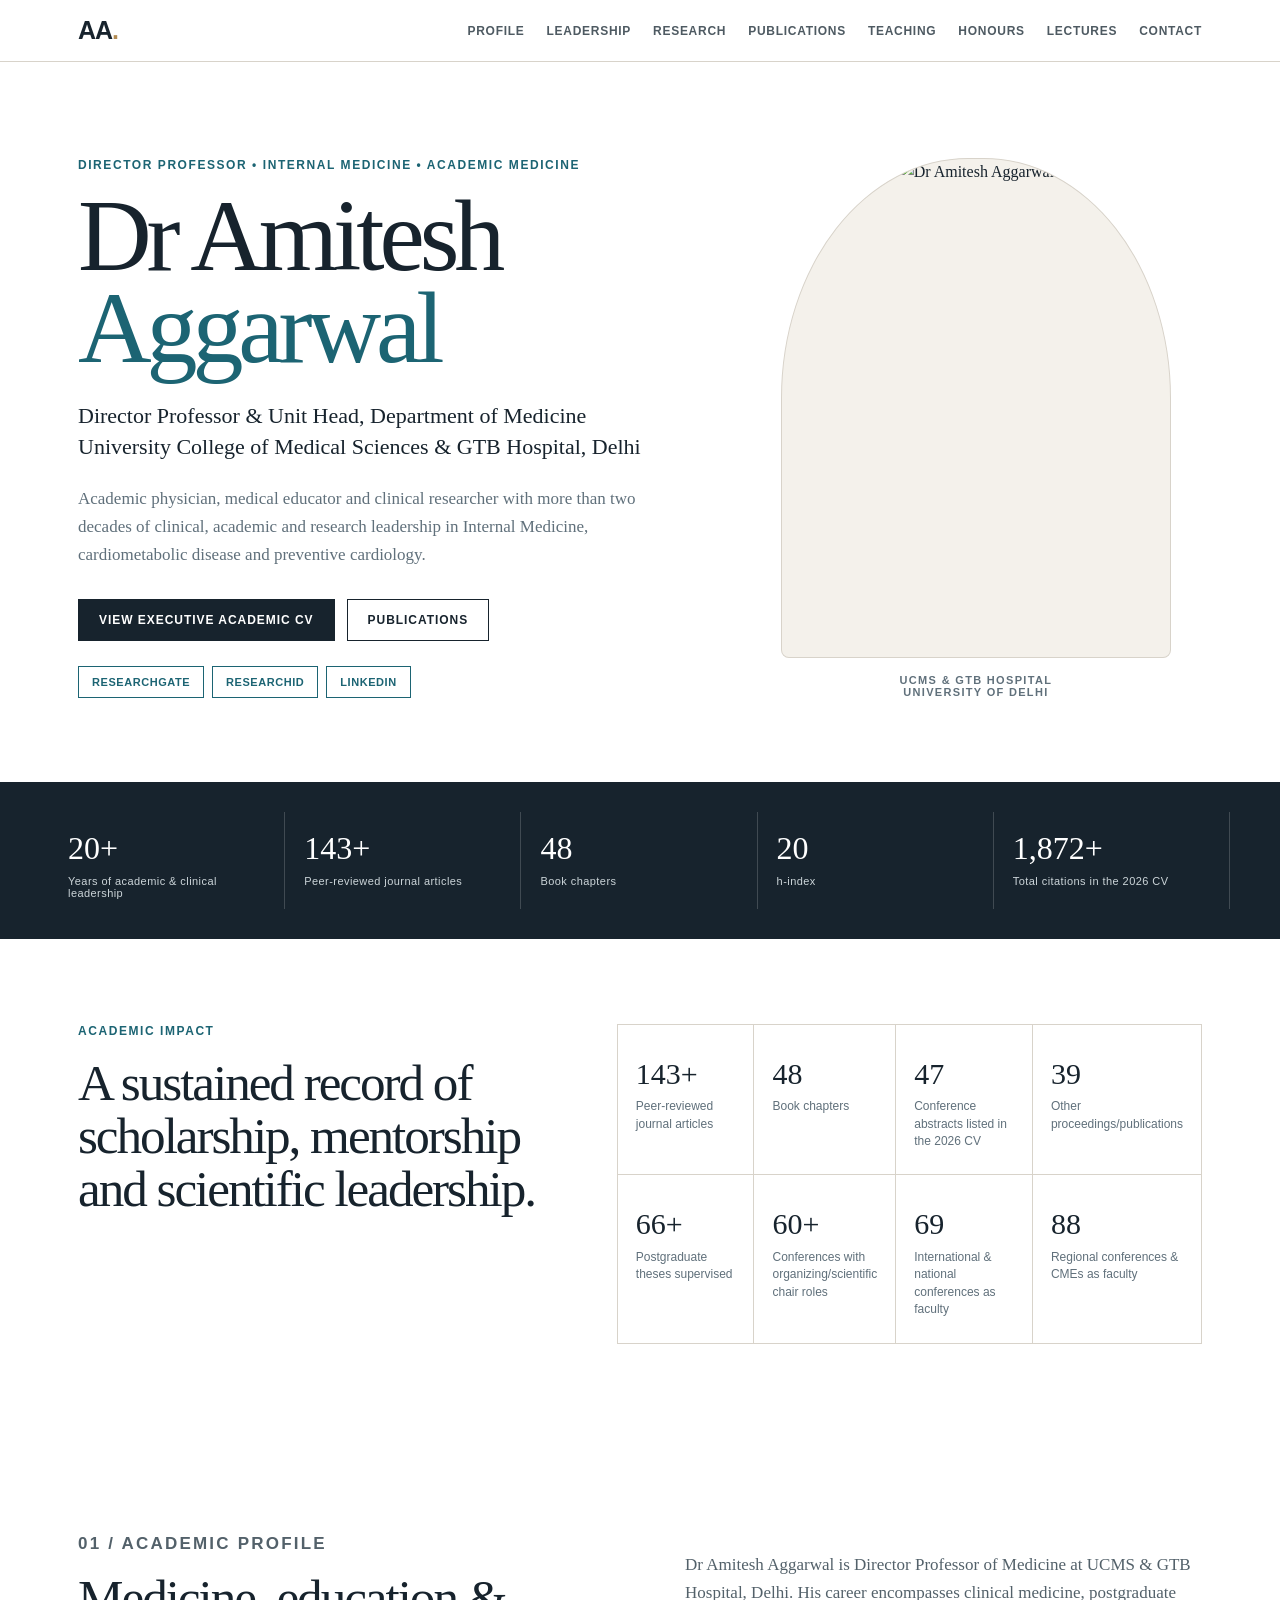
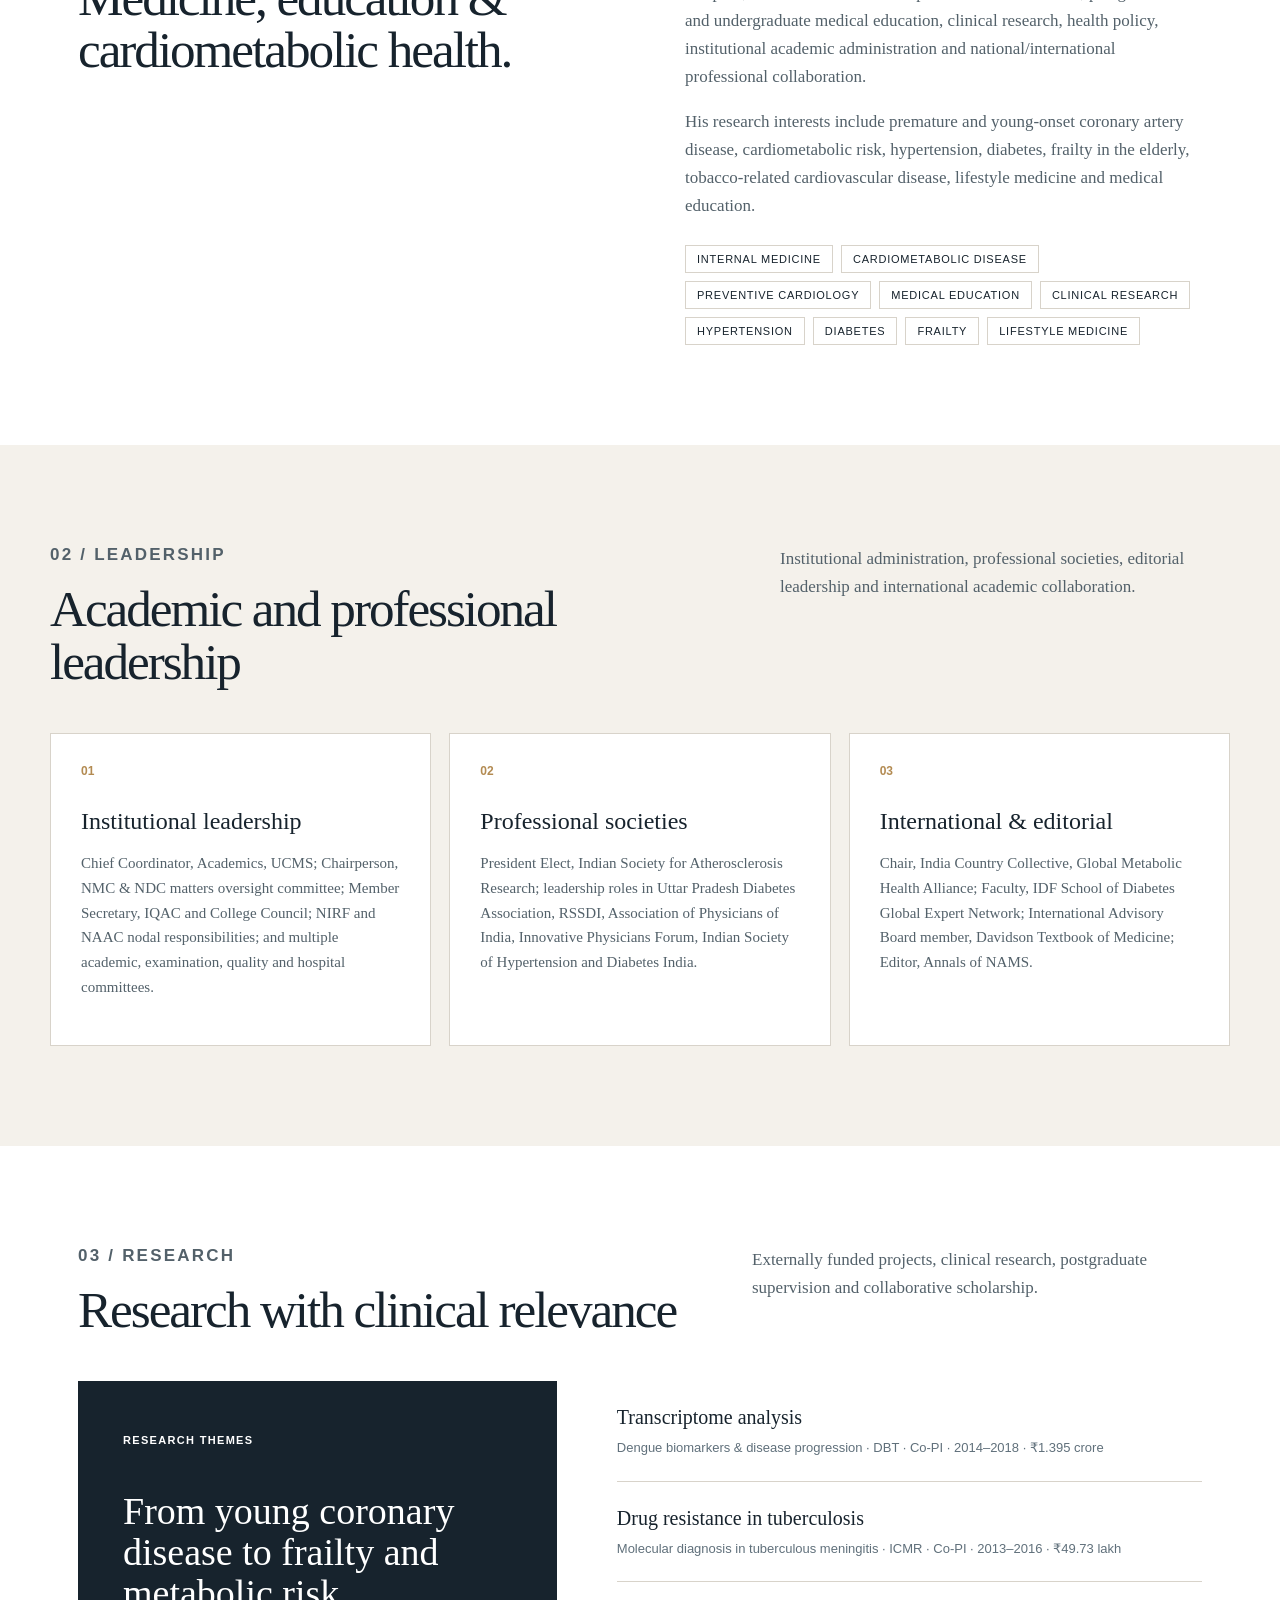
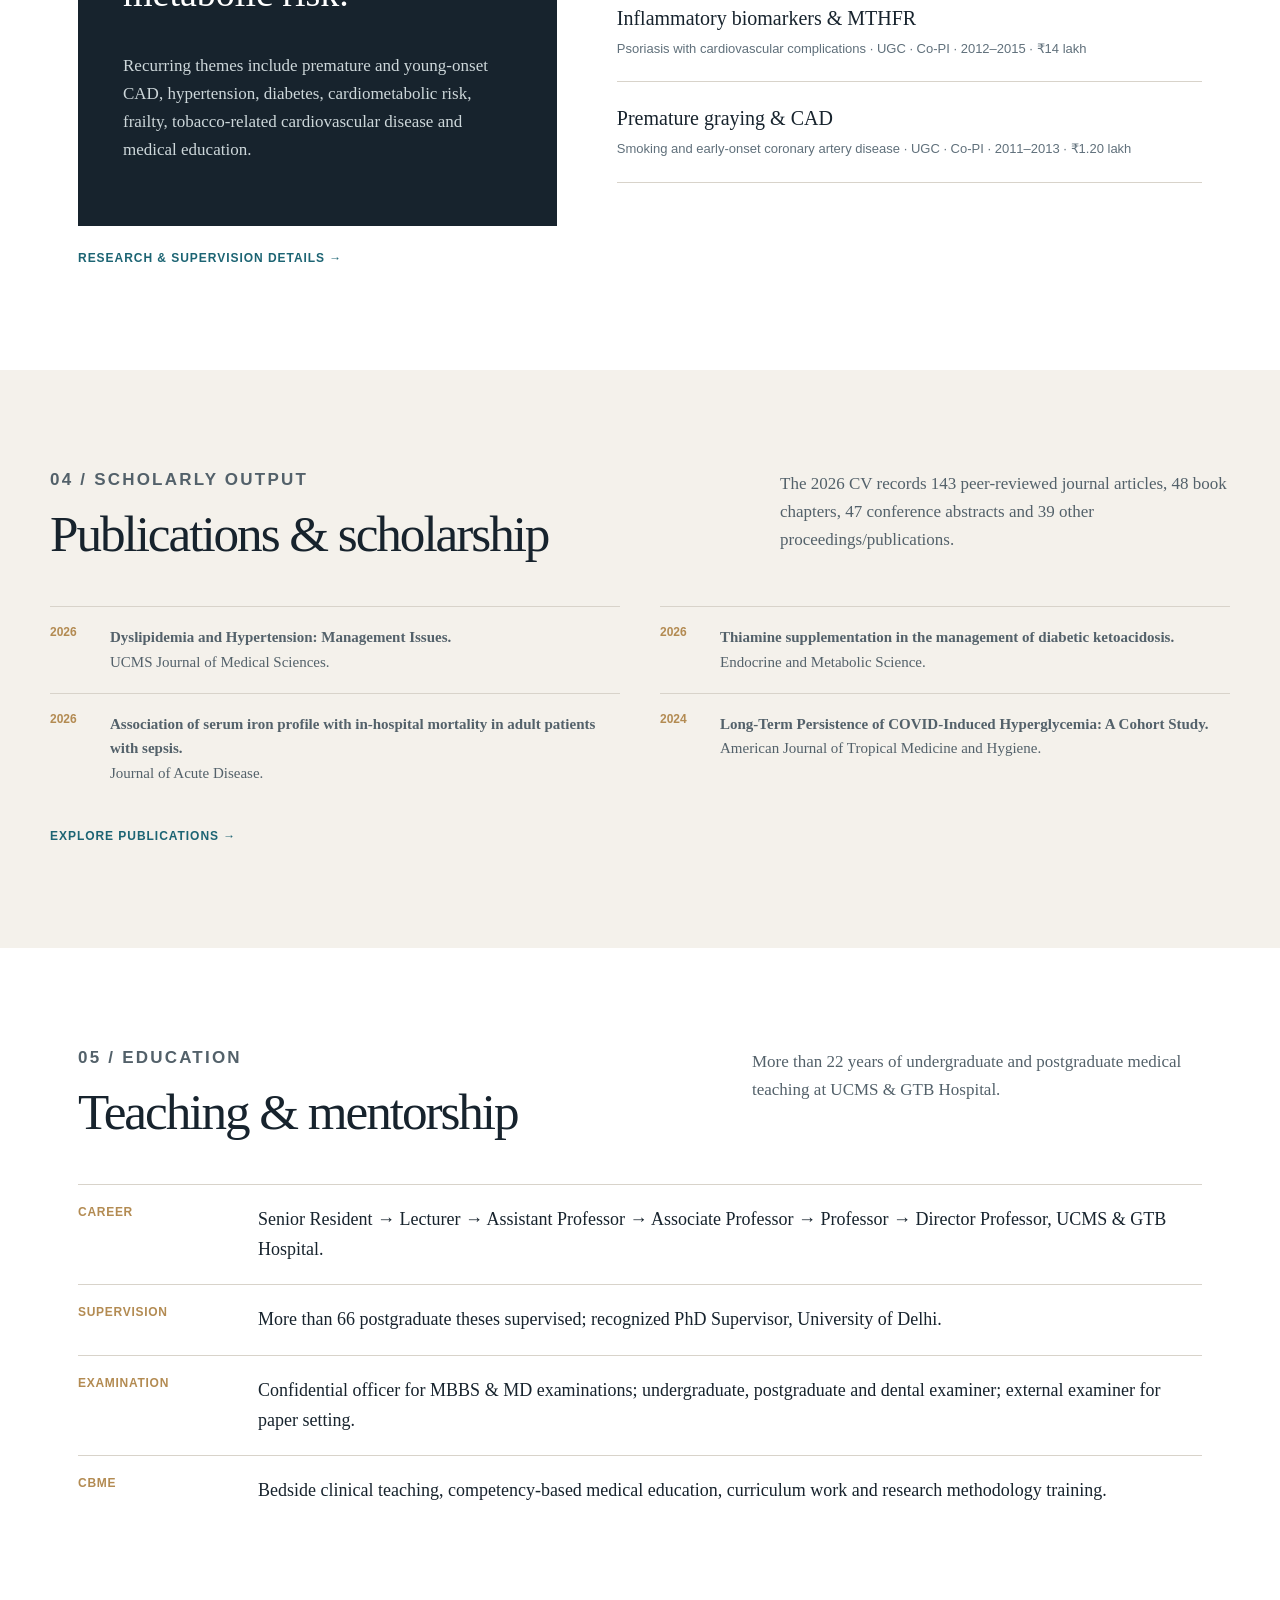
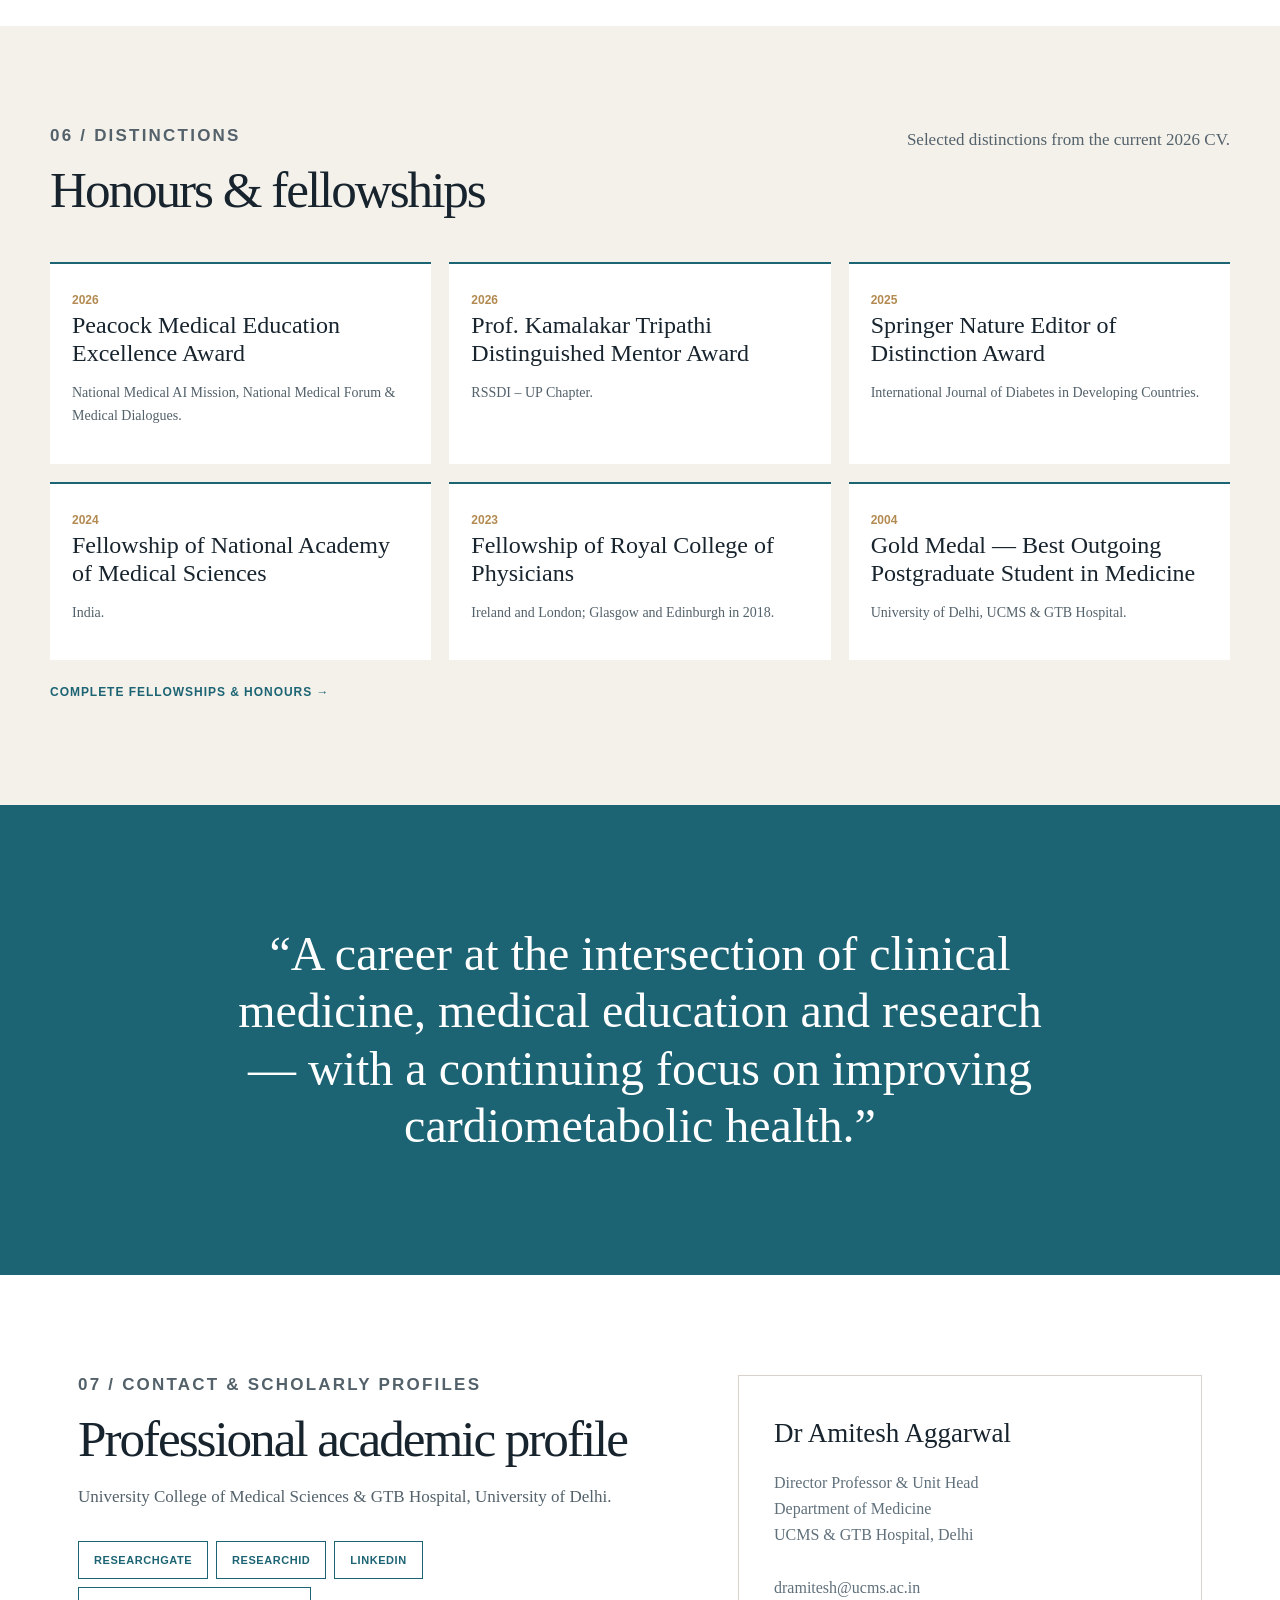
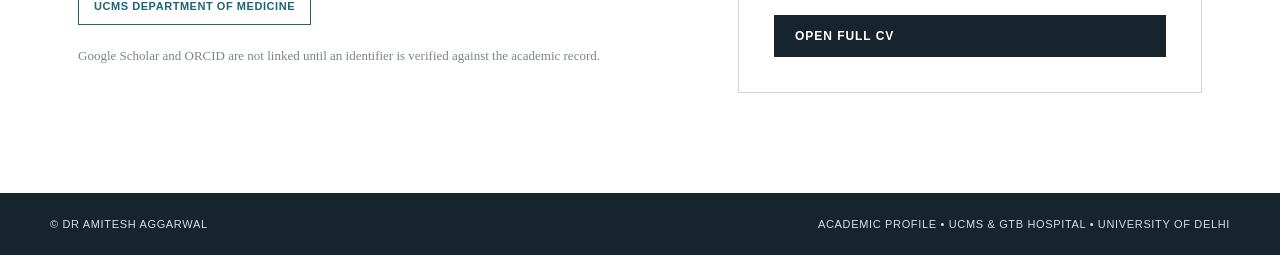
==== commit 91e6a084: "Use verified academic portrait and refine homepage" ====
--- a/index.html
+++ b/index.html
@@ -1,27 +1 @@
-<!doctype html>
-<html lang="en">
-<head>
-<meta charset="utf-8"><meta name="viewport" content="width=device-width,initial-scale=1">
-<meta name="description" content="Dr Amitesh Aggarwal — Director Professor & Unit Head, Department of Medicine, University College of Medical Sciences & GTB Hospital, University of Delhi. Academic medicine, cardiometabolic research, medical education and leadership.">
-<meta name="keywords" content="Amitesh Aggarwal, UCMS, GTB Hospital, Internal Medicine, Diabetes, Hypertension, Cardiometabolic, Medical Education, Research">
-<meta name="author" content="Dr Amitesh Aggarwal"><meta property="og:title" content="Dr Amitesh Aggarwal | Academic Profile"><meta property="og:description" content="Director Professor & Unit Head, Department of Medicine, UCMS & GTB Hospital, Delhi.">
-<title>Dr Amitesh Aggarwal | Academic Profile</title><link rel="stylesheet" href="style.css">
-<script type="application/ld+json">{"@context":"https://schema.org","@type":"Person","name":"Dr Amitesh Aggarwal","jobTitle":"Director Professor & Unit Head, Department of Medicine","affiliation":{"@type":"CollegeOrUniversity","name":"University College of Medical Sciences & GTB Hospital, University of Delhi"},"email":"dramitesh@ucms.ac.in","sameAs":["https://www.researchgate.net/profile/Amitesh-Aggarwal","https://researchid.co/dramitesh","https://in.linkedin.com/in/amitesh-aggarwal-884b9b72"]}</script>
-</head>
-<body>
-<header class="site-header"><div class="nav-wrap"><a class="brand" href="#home">AA<span>.</span></a><button class="menu" aria-label="Toggle navigation">☰</button><nav id="nav"><a href="#about">Profile</a><a href="#leadership">Leadership</a><a href="#research">Research</a><a href="#publications">Publications</a><a href="#teaching">Teaching</a><a href="#honours">Honours</a><a href="events.html">Lectures</a><a href="#contact">Contact</a></nav></div></header>
-<main>
-<section id="home" class="hero"><div class="hero-copy"><div class="eyebrow">DIRECTOR PROFESSOR • INTERNAL MEDICINE • ACADEMIC MEDICINE</div><h1>Dr Amitesh<br><em>Aggarwal</em></h1><p class="lead">Director Professor &amp; Unit Head, Department of Medicine<br>University College of Medical Sciences &amp; GTB Hospital, Delhi</p><p class="hero-text">Academic physician, medical educator and clinical researcher with more than two decades of clinical, academic and research leadership in Internal Medicine, cardiometabolic disease and preventive cardiology.</p><div class="actions"><a class="btn primary" href="cv.html">View Executive Academic CV</a><a class="btn secondary" href="publications.html">Publications</a></div><div class="profile-links"><a href="https://www.researchgate.net/profile/Amitesh-Aggarwal">ResearchGate</a><a href="https://researchid.co/dramitesh">ResearchID</a><a href="https://in.linkedin.com/in/amitesh-aggarwal-884b9b72">LinkedIn</a></div></div><div class="portrait-wrap"><div class="portrait-ring"><img src="profile.svg" alt="Dr Amitesh Aggarwal"></div><div class="portrait-caption">UCMS &amp; GTB Hospital<br>University of Delhi</div></div></section>
-<section class="metrics"><div><strong>20+</strong><span>Years of academic &amp; clinical leadership</span></div><div><strong>143+</strong><span>Peer-reviewed journal articles</span></div><div><strong>48</strong><span>Book chapters</span></div><div><strong>20</strong><span>h-index</span></div><div><strong>1,872+</strong><span>Total citations in the 2026 CV</span></div></section>
-<section class="impact"><div><p class="eyebrow">ACADEMIC IMPACT</p><h2>A sustained record of scholarship, mentorship and scientific leadership.</h2></div><div class="impact-grid"><div><b>143+</b><span>Peer-reviewed journal articles</span></div><div><b>48</b><span>Book chapters</span></div><div><b>47</b><span>Conference abstracts listed in the 2026 CV</span></div><div><b>39</b><span>Other proceedings/publications</span></div><div><b>66+</b><span>Postgraduate theses supervised</span></div><div><b>60+</b><span>Conferences with organizing/scientific chair roles</span></div><div><b>69</b><span>International &amp; national conferences as faculty</span></div><div><b>88</b><span>Regional conferences &amp; CMEs as faculty</span></div></div></section>
-<section id="about" class="section two-col"><div><p class="eyebrow">01 / ACADEMIC PROFILE</p><h2>Medicine, education &amp; cardiometabolic health.</h2></div><div><p>Dr Amitesh Aggarwal is Director Professor of Medicine at UCMS &amp; GTB Hospital, Delhi. His career encompasses clinical medicine, postgraduate and undergraduate medical education, clinical research, health policy, institutional academic administration and national/international professional collaboration.</p><p>His research interests include premature and young-onset coronary artery disease, cardiometabolic risk, hypertension, diabetes, frailty in the elderly, tobacco-related cardiovascular disease, lifestyle medicine and medical education.</p><div class="tags"><span>Internal Medicine</span><span>Cardiometabolic Disease</span><span>Preventive Cardiology</span><span>Medical Education</span><span>Clinical Research</span><span>Hypertension</span><span>Diabetes</span><span>Frailty</span><span>Lifestyle Medicine</span></div></div></section>
-<section id="leadership" class="section shaded"><div class="section-head"><div><p class="eyebrow">02 / LEADERSHIP</p><h2>Academic and professional leadership</h2></div><p>Institutional administration, professional societies, editorial leadership and international academic collaboration.</p></div><div class="cards"><article><div class="card-no">01</div><h3>Institutional leadership</h3><p>Chief Coordinator, Academics, UCMS; Chairperson, NMC &amp; NDC matters oversight committee; Member Secretary, IQAC and College Council; NIRF and NAAC nodal responsibilities; and multiple academic, examination, quality and hospital committees.</p></article><article><div class="card-no">02</div><h3>Professional societies</h3><p>President Elect, Indian Society for Atherosclerosis Research; leadership roles in Uttar Pradesh Diabetes Association, RSSDI, Association of Physicians of India, Innovative Physicians Forum, Indian Society of Hypertension and Diabetes India.</p></article><article><div class="card-no">03</div><h3>International &amp; editorial</h3><p>Chair, India Country Collective, Global Metabolic Health Alliance; Faculty, IDF School of Diabetes Global Expert Network; International Advisory Board member, Davidson Textbook of Medicine; Editor, Annals of NAMS.</p></article></div></section>
-<section id="research" class="section"><div class="section-head"><div><p class="eyebrow">03 / RESEARCH</p><h2>Research with clinical relevance</h2></div><p>Externally funded projects, clinical research, postgraduate supervision and collaborative scholarship.</p></div><div class="research-grid"><div class="research-feature"><span>RESEARCH THEMES</span><h3>From young coronary disease to frailty and metabolic risk.</h3><p>Recurring themes include premature and young-onset CAD, hypertension, diabetes, cardiometabolic risk, frailty, tobacco-related cardiovascular disease and medical education.</p></div><div class="project-list"><div><b>Transcriptome analysis</b><span>Dengue biomarkers &amp; disease progression · DBT · Co-PI · 2014–2018 · ₹1.395 crore</span></div><div><b>Drug resistance in tuberculosis</b><span>Molecular diagnosis in tuberculous meningitis · ICMR · Co-PI · 2013–2016 · ₹49.73 lakh</span></div><div><b>Inflammatory biomarkers &amp; MTHFR</b><span>Psoriasis with cardiovascular complications · UGC · Co-PI · 2012–2015 · ₹14 lakh</span></div><div><b>Premature graying &amp; CAD</b><span>Smoking and early-onset coronary artery disease · UGC · Co-PI · 2011–2013 · ₹1.20 lakh</span></div></div></div><a class="text-link" href="cv.html#research">Research &amp; supervision details →</a></section>
-<section id="publications" class="section shaded"><div class="section-head"><div><p class="eyebrow">04 / SCHOLARLY OUTPUT</p><h2>Publications &amp; scholarship</h2></div><p>The 2026 CV records 143 peer-reviewed journal articles, 48 book chapters, 47 conference abstracts and 39 other proceedings/publications.</p></div><div class="pub-highlights"><div><span>2026</span><p><b>Dyslipidemia and Hypertension: Management Issues.</b><br>UCMS Journal of Medical Sciences.</p></div><div><span>2026</span><p><b>Thiamine supplementation in the management of diabetic ketoacidosis.</b><br>Endocrine and Metabolic Science.</p></div><div><span>2026</span><p><b>Association of serum iron profile with in-hospital mortality in adult patients with sepsis.</b><br>Journal of Acute Disease.</p></div><div><span>2024</span><p><b>Long-Term Persistence of COVID-Induced Hyperglycemia: A Cohort Study.</b><br>American Journal of Tropical Medicine and Hygiene.</p></div></div><a class="text-link" href="publications.html">Explore publications →</a></section>
-<section id="teaching" class="section"><div class="section-head"><div><p class="eyebrow">05 / EDUCATION</p><h2>Teaching &amp; mentorship</h2></div><p>More than 22 years of undergraduate and postgraduate medical teaching at UCMS &amp; GTB Hospital.</p></div><div class="timeline"><div><b>Career</b><span>Senior Resident → Lecturer → Assistant Professor → Associate Professor → Professor → Director Professor, UCMS &amp; GTB Hospital.</span></div><div><b>Supervision</b><span>More than 66 postgraduate theses supervised; recognized PhD Supervisor, University of Delhi.</span></div><div><b>Examination</b><span>Confidential officer for MBBS &amp; MD examinations; undergraduate, postgraduate and dental examiner; external examiner for paper setting.</span></div><div><b>CBME</b><span>Bedside clinical teaching, competency-based medical education, curriculum work and research methodology training.</span></div></div></section>
-<section id="honours" class="section shaded"><div class="section-head"><div><p class="eyebrow">06 / DISTINCTIONS</p><h2>Honours &amp; fellowships</h2></div><p>Selected distinctions from the current 2026 CV.</p></div><div class="honour-grid"><div><span>2026</span><h3>Peacock Medical Education Excellence Award</h3><p>National Medical AI Mission, National Medical Forum &amp; Medical Dialogues.</p></div><div><span>2026</span><h3>Prof. Kamalakar Tripathi Distinguished Mentor Award</h3><p>RSSDI – UP Chapter.</p></div><div><span>2025</span><h3>Springer Nature Editor of Distinction Award</h3><p>International Journal of Diabetes in Developing Countries.</p></div><div><span>2024</span><h3>Fellowship of National Academy of Medical Sciences</h3><p>India.</p></div><div><span>2023</span><h3>Fellowship of Royal College of Physicians</h3><p>Ireland and London; Glasgow and Edinburgh in 2018.</p></div><div><span>2004</span><h3>Gold Medal — Best Outgoing Postgraduate Student in Medicine</h3><p>University of Delhi, UCMS &amp; GTB Hospital.</p></div></div><a class="text-link" href="cv.html#fellowships">Complete fellowships &amp; honours →</a></section>
-<section class="section quote"><p>“A career at the intersection of clinical medicine, medical education and research — with a continuing focus on improving cardiometabolic health.”</p></section>
-<section id="contact" class="section contact"><div><p class="eyebrow">07 / CONTACT &amp; SCHOLARLY PROFILES</p><h2>Professional academic profile</h2><p>University College of Medical Sciences &amp; GTB Hospital, University of Delhi.</p><div class="profile-links large"><a href="https://www.researchgate.net/profile/Amitesh-Aggarwal">ResearchGate</a><a href="https://researchid.co/dramitesh">ResearchID</a><a href="https://in.linkedin.com/in/amitesh-aggarwal-884b9b72">LinkedIn</a><a href="https://www.ucms.ac.in/departments/medicine">UCMS Department of Medicine</a></div><p class="small-note">Google Scholar and ORCID are not linked until an identifier is verified against the academic record.</p></div><div class="contact-card"><b>Dr Amitesh Aggarwal</b><span>Director Professor &amp; Unit Head<br>Department of Medicine<br>UCMS &amp; GTB Hospital, Delhi<br><br>dramitesh@ucms.ac.in</span><a href="cv.html" class="btn primary">Open Full CV</a></div></section>
-</main><footer><div>© Dr Amitesh Aggarwal</div><div>Academic Profile • UCMS &amp; GTB Hospital • University of Delhi</div></footer>
-<script>document.querySelector('.menu').onclick=()=>document.querySelector('nav').classList.toggle('open');document.querySelectorAll('nav a').forEach(a=>a.onclick=()=>document.querySelector('nav').classList.remove('open'));</script>
-</body></html>+<!doctype html><html lang="en"><head><meta charset="utf-8"><meta name="viewport" content="width=device-width,initial-scale=1"><meta name="description" content="Dr Amitesh Aggarwal — Director Professor & Unit Head, Department of Medicine, UCMS & GTB Hospital, University of Delhi."><meta name="keywords" content="Amitesh Aggarwal, UCMS, GTB Hospital, Internal Medicine, Diabetes, Hypertension, Cardiometabolic, Medical Education, Research"><meta name="author" content="Dr Amitesh Aggarwal"><meta property="og:title" content="Dr Amitesh Aggarwal | Academic Profile"><meta property="og:description" content="Director Professor & Unit Head, Department of Medicine, UCMS & GTB Hospital, Delhi."><title>Dr Amitesh Aggarwal | Academic Profile</title><link rel="stylesheet" href="style.css"><script type="application/ld+json">{"@context":"https://schema.org","@type":"Person","name":"Dr Amitesh Aggarwal","jobTitle":"Director Professor & Unit Head, Department of Medicine","affiliation":{"@type":"CollegeOrUniversity","name":"University College of Medical Sciences & GTB Hospital, University of Delhi"},"email":"dramitesh@ucms.ac.in","sameAs":["https://www.researchgate.net/profile/Amitesh-Aggarwal","https://researchid.co/dramitesh","https://in.linkedin.com/in/amitesh-aggarwal-884b9b72"]}</script></head><body><header class="site-header"><div class="nav-wrap"><a class="brand" href="#home">AA<span>.</span></a><button class="menu" aria-label="Toggle navigation">☰</button><nav id="nav"><a href="#about">Profile</a><a href="#leadership">Leadership</a><a href="#research">Research</a><a href="publications.html">Publications</a><a href="#teaching">Teaching</a><a href="#honours">Honours</a><a href="events.html">Lectures</a><a href="#contact">Contact</a></nav></div></header><main><section id="home" class="hero"><div class="hero-copy"><div class="eyebrow">DIRECTOR PROFESSOR • INTERNAL MEDICINE • ACADEMIC MEDICINE</div><h1>Dr Amitesh<br><em>Aggarwal</em></h1><p class="lead">Director Professor &amp; Unit Head, Department of Medicine<br>University College of Medical Sciences &amp; GTB Hospital, Delhi</p><p class="hero-text">Academic physician, medical educator and clinical researcher with more than two decades of clinical, academic and research leadership in Internal Medicine, cardiometabolic disease and preventive cardiology.</p><div class="actions"><a class="btn primary" href="cv.html">View Executive Academic CV</a><a class="btn secondary" href="publications.html">Publications</a></div><div class="profile-links"><a href="https://www.researchgate.net/profile/Amitesh-Aggarwal">ResearchGate</a><a href="https://researchid.co/dramitesh">ResearchID</a><a href="https://in.linkedin.com/in/amitesh-aggarwal-884b9b72">LinkedIn</a></div></div><div class="portrait-wrap"><div class="portrait-ring"><img src="https://researchid.co/uploads/dramitesh.webp" alt="Dr Amitesh Aggarwal"></div><div class="portrait-caption">UCMS &amp; GTB Hospital<br>University of Delhi</div></div></section><section class="metrics"><div><strong>20+</strong><span>Years of academic &amp; clinical leadership</span></div><div><strong>143+</strong><span>Peer-reviewed journal articles</span></div><div><strong>48</strong><span>Book chapters</span></div><div><strong>20</strong><span>h-index</span></div><div><strong>1,872+</strong><span>Total citations in the 2026 CV</span></div></section><section class="impact"><div><p class="eyebrow">ACADEMIC IMPACT</p><h2>A sustained record of scholarship, mentorship and scientific leadership.</h2></div><div class="impact-grid"><div><b>143+</b><span>Peer-reviewed journal articles</span></div><div><b>48</b><span>Book chapters</span></div><div><b>47</b><span>Conference abstracts listed in the 2026 CV</span></div><div><b>39</b><span>Other proceedings/publications</span></div><div><b>66+</b><span>Postgraduate theses supervised</span></div><div><b>60+</b><span>Conferences with organizing/scientific chair roles</span></div><div><b>69</b><span>International &amp; national conferences as faculty</span></div><div><b>88</b><span>Regional conferences &amp; CMEs as faculty</span></div></div></section><section id="about" class="section two-col"><div><p class="eyebrow">01 / ACADEMIC PROFILE</p><h2>Medicine, education &amp; cardiometabolic health.</h2></div><div><p>Dr Amitesh Aggarwal is Director Professor of Medicine at UCMS &amp; GTB Hospital, Delhi. His career encompasses clinical medicine, postgraduate and undergraduate medical education, clinical research, health policy, institutional academic administration and national/international professional collaboration.</p><p>His research interests include premature and young-onset coronary artery disease, cardiometabolic risk, hypertension, diabetes, frailty in the elderly, tobacco-related cardiovascular disease, lifestyle medicine and medical education.</p><div class="tags"><span>Internal Medicine</span><span>Cardiometabolic Disease</span><span>Preventive Cardiology</span><span>Medical Education</span><span>Clinical Research</span><span>Hypertension</span><span>Diabetes</span><span>Frailty</span><span>Lifestyle Medicine</span></div></div></section><section id="leadership" class="section shaded"><div class="section-head"><div><p class="eyebrow">02 / LEADERSHIP</p><h2>Academic and professional leadership</h2></div><p>Institutional administration, professional societies, editorial leadership and international academic collaboration.</p></div><div class="cards"><article><div class="card-no">01</div><h3>Institutional leadership</h3><p>Chief Coordinator, Academics, UCMS; Chairperson, NMC &amp; NDC matters oversight committee; Member Secretary, IQAC and College Council; NIRF and NAAC nodal responsibilities; and multiple academic, examination, quality and hospital committees.</p></article><article><div class="card-no">02</div><h3>Professional societies</h3><p>President Elect, Indian Society for Atherosclerosis Research; leadership roles in Uttar Pradesh Diabetes Association, RSSDI, Association of Physicians of India, Innovative Physicians Forum, Indian Society of Hypertension and Diabetes India.</p></article><article><div class="card-no">03</div><h3>International &amp; editorial</h3><p>Chair, India Country Collective, Global Metabolic Health Alliance; Faculty, IDF School of Diabetes Global Expert Network; International Advisory Board member, Davidson Textbook of Medicine; Editor, Annals of NAMS.</p></article></div></section><section id="research" class="section"><div class="section-head"><div><p class="eyebrow">03 / RESEARCH</p><h2>Research with clinical relevance</h2></div><p>Externally funded projects, clinical research, postgraduate supervision and collaborative scholarship.</p></div><div class="research-grid"><div class="research-feature"><span>RESEARCH THEMES</span><h3>From young coronary disease to frailty and metabolic risk.</h3><p>Recurring themes include premature and young-onset CAD, hypertension, diabetes, cardiometabolic risk, frailty, tobacco-related cardiovascular disease and medical education.</p></div><div class="project-list"><div><b>Transcriptome analysis</b><span>Dengue biomarkers &amp; disease progression · DBT · Co-PI · 2014–2018 · ₹1.395 crore</span></div><div><b>Drug resistance in tuberculosis</b><span>Molecular diagnosis in tuberculous meningitis · ICMR · Co-PI · 2013–2016 · ₹49.73 lakh</span></div><div><b>Inflammatory biomarkers &amp; MTHFR</b><span>Psoriasis with cardiovascular complications · UGC · Co-PI · 2012–2015 · ₹14 lakh</span></div><div><b>Premature graying &amp; CAD</b><span>Smoking and early-onset coronary artery disease · UGC · Co-PI · 2011–2013 · ₹1.20 lakh</span></div></div></div><a class="text-link" href="cv.html#research">Research &amp; supervision details →</a></section><section id="publications" class="section shaded"><div class="section-head"><div><p class="eyebrow">04 / SCHOLARLY OUTPUT</p><h2>Publications &amp; scholarship</h2></div><p>The 2026 CV records 143 peer-reviewed journal articles, 48 book chapters, 47 conference abstracts and 39 other proceedings/publications.</p></div><div class="pub-highlights"><div><span>2026</span><p><b>Dyslipidemia and Hypertension: Management Issues.</b><br>UCMS Journal of Medical Sciences.</p></div><div><span>2026</span><p><b>Thiamine supplementation in the management of diabetic ketoacidosis.</b><br>Endocrine and Metabolic Science.</p></div><div><span>2026</span><p><b>Association of serum iron profile with in-hospital mortality in adult patients with sepsis.</b><br>Journal of Acute Disease.</p></div><div><span>2024</span><p><b>Long-Term Persistence of COVID-Induced Hyperglycemia: A Cohort Study.</b><br>American Journal of Tropical Medicine and Hygiene.</p></div></div><a class="text-link" href="publications.html">Explore publications →</a></section><section id="teaching" class="section"><div class="section-head"><div><p class="eyebrow">05 / EDUCATION</p><h2>Teaching &amp; mentorship</h2></div><p>More than 22 years of undergraduate and postgraduate medical teaching at UCMS &amp; GTB Hospital.</p></div><div class="timeline"><div><b>Career</b><span>Senior Resident → Lecturer → Assistant Professor → Associate Professor → Professor → Director Professor, UCMS &amp; GTB Hospital.</span></div><div><b>Supervision</b><span>More than 66 postgraduate theses supervised; recognized PhD Supervisor, University of Delhi.</span></div><div><b>Examination</b><span>Confidential officer for MBBS &amp; MD examinations; undergraduate, postgraduate and dental examiner; external examiner for paper setting.</span></div><div><b>CBME</b><span>Bedside clinical teaching, competency-based medical education, curriculum work and research methodology training.</span></div></div></section><section id="honours" class="section shaded"><div class="section-head"><div><p class="eyebrow">06 / DISTINCTIONS</p><h2>Honours &amp; fellowships</h2></div><p>Selected distinctions from the current 2026 CV.</p></div><div class="honour-grid"><div><span>2026</span><h3>Peacock Medical Education Excellence Award</h3><p>National Medical AI Mission, National Medical Forum &amp; Medical Dialogues.</p></div><div><span>2026</span><h3>Prof. Kamalakar Tripathi Distinguished Mentor Award</h3><p>RSSDI – UP Chapter.</p></div><div><span>2025</span><h3>Springer Nature Editor of Distinction Award</h3><p>International Journal of Diabetes in Developing Countries.</p></div><div><span>2024</span><h3>Fellowship of National Academy of Medical Sciences</h3><p>India.</p></div><div><span>2023</span><h3>Fellowship of Royal College of Physicians</h3><p>Ireland and London; Glasgow and Edinburgh in 2018.</p></div><div><span>2004</span><h3>Gold Medal — Best Outgoing Postgraduate Student in Medicine</h3><p>University of Delhi, UCMS &amp; GTB Hospital.</p></div></div><a class="text-link" href="cv.html#fellowships">Complete fellowships &amp; honours →</a></section><section class="section quote"><p>“A career at the intersection of clinical medicine, medical education and research — with a continuing focus on improving cardiometabolic health.”</p></section><section id="contact" class="section contact"><div><p class="eyebrow">07 / CONTACT &amp; SCHOLARLY PROFILES</p><h2>Professional academic profile</h2><p>University College of Medical Sciences &amp; GTB Hospital, University of Delhi.</p><div class="profile-links large"><a href="https://www.researchgate.net/profile/Amitesh-Aggarwal">ResearchGate</a><a href="https://researchid.co/dramitesh">ResearchID</a><a href="https://in.linkedin.com/in/amitesh-aggarwal-884b9b72">LinkedIn</a><a href="https://www.ucms.ac.in/departments/medicine">UCMS Department of Medicine</a></div><p class="small-note">Google Scholar and ORCID are not linked until an identifier is verified against the academic record.</p></div><div class="contact-card"><b>Dr Amitesh Aggarwal</b><span>Director Professor &amp; Unit Head<br>Department of Medicine<br>UCMS &amp; GTB Hospital, Delhi<br><br>dramitesh@ucms.ac.in</span><a href="cv.html" class="btn primary">Open Full CV</a></div></section></main><footer><div>© Dr Amitesh Aggarwal</div><div>Academic Profile • UCMS &amp; GTB Hospital • University of Delhi</div></footer><script>document.querySelector('.menu').onclick=()=>document.querySelector('nav').classList.toggle('open');document.querySelectorAll('nav a').forEach(a=>a.onclick=()=>document.querySelector('nav').classList.remove('open'));</script></body></html>
--- a/style.css
+++ b/style.css
@@ -1,2 +1,2 @@
-/* Academic profile stylesheet */
-:root{--ink:#17232d;--muted:#60707b;--paper:#fff;--wash:#f4f1eb;--line:#d8d3ca;--accent:#1c6473;--accent2:#b38b52;--max:1180px}*{box-sizing:border-box}html{scroll-behavior:smooth}body{margin:0;color:var(--ink);background:var(--paper);font-family:Georgia,'Times New Roman',serif;line-height:1.65}a{color:inherit;text-decoration:none}.site-header{position:sticky;top:0;z-index:20;background:rgba(255,255,255,.94);backdrop-filter:blur(10px);border-bottom:1px solid var(--line)}.nav-wrap{max-width:var(--max);margin:auto;padding:16px 28px;display:flex;align-items:center;justify-content:space-between}.brand{font:700 25px Arial,sans-serif;letter-spacing:-1px}.brand span{color:var(--accent2)}nav{display:flex;gap:25px;font:600 13px Arial,sans-serif;text-transform:uppercase;letter-spacing:.06em;color:#4e5a62}nav a:hover{color:var(--accent)}.menu{display:none;background:none;border:0;font-size:25px}.hero{max-width:var(--max);margin:auto;min-height:720px;padding:92px 28px 80px;display:grid;grid-template-columns:1.15fr .85fr;align-items:center;gap:60px}.eyebrow{font:700 12px Arial,sans-serif;letter-spacing:.13em;color:var(--accent);margin:0 0 18px}.hero h1{font-size:clamp(58px,8vw,102px);line-height:.9;margin:0 0 28px;letter-spacing:-.05em;font-weight:500}.hero h1 em{font-weight:400;color:var(--accent);font-style:normal}.lead{font-size:22px;line-height:1.4;margin:0 0 22px}.hero-text{max-width:680px;color:var(--muted);font-size:17px}.actions{display:flex;gap:12px;margin-top:30px}.btn{display:inline-block;padding:13px 20px;font:700 12px Arial,sans-serif;text-transform:uppercase;letter-spacing:.08em;border:1px solid var(--ink)}.btn.primary{background:var(--ink);color:white}.btn.secondary{background:white}.portrait-wrap{text-align:center}.portrait-ring{width:min(390px,85vw);height:500px;margin:auto;overflow:hidden;border-radius:48% 48% 8px 8px;background:var(--wash);border:1px solid var(--line)}.portrait-ring img{width:100%;height:100%;object-fit:cover;object-position:center top}.portrait-caption{font:700 11px Arial,sans-serif;letter-spacing:.12em;text-transform:uppercase;color:var(--muted);margin-top:16px}.metrics{background:var(--ink);color:white;display:grid;grid-template-columns:repeat(5,1fr);max-width:none;padding:30px max(28px,calc((100vw - 1180px)/2));gap:1px}.metrics div{padding:10px 18px;border-right:1px solid rgba(255,255,255,.18)}.metrics strong{display:block;font-size:32px;font-weight:500}.metrics span{display:block;font:11px Arial,sans-serif;letter-spacing:.04em;color:#ccd5d9}.section{max-width:var(--max);margin:auto;padding:100px 28px}.shaded{max-width:none;background:var(--wash);padding-left:max(28px,calc((100vw - 1180px)/2));padding-right:max(28px,calc((100vw - 1180px)/2))}.two-col{display:grid;grid-template-columns:1fr 1fr;gap:90px}.section h2{font-size:clamp(35px,4vw,58px);line-height:1.03;font-weight:500;letter-spacing:-.04em;margin:0}.section p{font-size:17px;color:#53616a}.tags{display:flex;flex-wrap:wrap;gap:8px;margin-top:25px}.tags span{border:1px solid var(--line);padding:7px 11px;font:11px Arial,sans-serif;text-transform:uppercase;letter-spacing:.07em}.section-head{display:flex;justify-content:space-between;gap:50px;margin-bottom:45px}.section-head>p{max-width:450px;margin:0}.cards{display:grid;grid-template-columns:repeat(3,1fr);gap:18px}.cards article{background:white;padding:30px;min-height:270px;border:1px solid var(--line)}.card-no{font:700 12px Arial,sans-serif;color:var(--accent2);margin-bottom:30px}.cards h3,.honour-grid h3{font-size:24px;font-weight:500;line-height:1.15;margin:0 0 12px}.cards p{font-size:15px}.research-grid{display:grid;grid-template-columns:.9fr 1.1fr;gap:60px}.research-feature{background:var(--ink);color:white;padding:45px}.research-feature span{font:700 11px Arial,sans-serif;letter-spacing:.12em}.research-feature h3{font-size:38px;line-height:1.08;font-weight:400}.research-feature p{color:#cdd7da}.project-list>div{padding:20px 0;border-bottom:1px solid var(--line)}.project-list b{display:block;font-size:20px;font-weight:500}.project-list span{font:13px Arial,sans-serif;color:var(--muted)}.pub-highlights{display:grid;grid-template-columns:repeat(2,1fr);gap:0 40px}.pub-highlights>div{display:grid;grid-template-columns:60px 1fr;border-top:1px solid var(--line);padding:18px 0}.pub-highlights span,.honour-grid span{font:700 12px Arial,sans-serif;color:var(--accent2)}.pub-highlights p{margin:0;font-size:15px}.text-link{display:inline-block;margin-top:25px;color:var(--accent);font:700 12px Arial,sans-serif;text-transform:uppercase;letter-spacing:.08em}.timeline>div{display:grid;grid-template-columns:180px 1fr;padding:20px 0;border-top:1px solid var(--line)}.timeline b{font:700 12px Arial,sans-serif;color:var(--accent2);text-transform:uppercase;letter-spacing:.06em}.timeline span{font-size:18px}.honour-grid{display:grid;grid-template-columns:repeat(3,1fr);gap:18px}.honour-grid>div{border-top:2px solid var(--accent);padding:22px;background:white}.honour-grid p{font-size:14px}.quote{max-width:none;text-align:center;padding:120px 28px;background:var(--accent);color:white}.quote p{max-width:850px;margin:auto;color:white;font-size:clamp(28px,4vw,48px);line-height:1.2}.contact{display:grid;grid-template-columns:1fr .8fr;gap:80px}.contact-card{padding:35px;border:1px solid var(--line);display:flex;flex-direction:column;gap:14px}.contact-card b{font-size:27px;font-weight:500}.contact-card span{font-size:16px;color:var(--muted)}footer{background:var(--ink);color:#d7e0e3;padding:25px max(28px,calc((100vw - 1180px)/2));display:flex;justify-content:space-between;font:11px Arial,sans-serif;text-transform:uppercase;letter-spacing:.06em}@media(max-width:800px){nav{display:none;position:absolute;top:65px;left:0;right:0;background:white;padding:20px 28px;flex-direction:column}.menu{display:block}nav.open{display:flex}.hero,.two-col,.research-grid,.contact{grid-template-columns:1fr}.hero{padding-top:55px;min-height:auto}.portrait-wrap{order:-1}.portrait-ring{height:390px;width:300px}.metrics{grid-template-columns:repeat(2,1fr)}.metrics div:last-child{grid-column:span 2}.cards,.honour-grid,.pub-highlights{grid-template-columns:1fr}.section-head{display:block}.section-head>p{margin-top:18px}.timeline>div{grid-template-columns:110px 1fr}footer{display:block}footer div+div{margin-top:8px}}
+/* Dr Amitesh Aggarwal — academic profile */
+:root{--ink:#17232d;--muted:#60707b;--paper:#fff;--wash:#f4f1eb;--line:#d8d3ca;--accent:#1c6473;--accent2:#b38b52;--max:1180px}*{box-sizing:border-box}html{scroll-behavior:smooth}body{margin:0;color:var(--ink);background:var(--paper);font-family:Georgia,'Times New Roman',serif;line-height:1.65}a{color:inherit;text-decoration:none}.site-header{position:sticky;top:0;z-index:20;background:rgba(255,255,255,.95);backdrop-filter:blur(10px);border-bottom:1px solid var(--line)}.nav-wrap{max-width:var(--max);margin:auto;padding:16px 28px;display:flex;align-items:center;justify-content:space-between}.brand{font:700 25px Arial,sans-serif;letter-spacing:-1px}.brand span{color:var(--accent2)}nav{display:flex;gap:22px;font:600 12px Arial,sans-serif;text-transform:uppercase;letter-spacing:.06em;color:#4e5a62}nav a:hover{color:var(--accent)}.menu{display:none;background:none;border:0;font-size:25px}.hero{max-width:var(--max);margin:auto;min-height:720px;padding:92px 28px 80px;display:grid;grid-template-columns:1.15fr .85fr;align-items:center;gap:60px}.eyebrow{font:700 12px Arial,sans-serif;letter-spacing:.13em;color:var(--accent);margin:0 0 18px}.hero h1,.page-hero h1{font-size:clamp(58px,8vw,102px);line-height:.9;margin:0 0 28px;letter-spacing:-.05em;font-weight:500}.hero h1 em,.page-hero h1 em{font-weight:400;color:var(--accent);font-style:normal}.lead{font-size:22px;line-height:1.4;margin:0 0 22px}.hero-text{max-width:680px;color:var(--muted);font-size:17px}.actions{display:flex;flex-wrap:wrap;gap:12px;margin-top:30px}.btn{display:inline-block;padding:13px 20px;font:700 12px Arial,sans-serif;text-transform:uppercase;letter-spacing:.08em;border:1px solid var(--ink);cursor:pointer}.btn.primary{background:var(--ink);color:white}.btn.secondary{background:white}.portrait-wrap{text-align:center}.portrait-ring{width:min(390px,85vw);height:500px;margin:auto;overflow:hidden;border-radius:48% 48% 8px 8px;background:var(--wash);border:1px solid var(--line)}.portrait-ring img{width:100%;height:100%;object-fit:cover;object-position:center top}.portrait-caption{font:700 11px Arial,sans-serif;letter-spacing:.12em;text-transform:uppercase;color:var(--muted);margin-top:16px}.metrics{background:var(--ink);color:white;display:grid;grid-template-columns:repeat(5,1fr);max-width:none;padding:30px max(28px,calc((100vw - 1180px)/2));gap:1px}.metrics div{padding:10px 18px;border-right:1px solid rgba(255,255,255,.18)}.metrics strong{display:block;font-size:32px;font-weight:500}.metrics span{display:block;font:11px Arial,sans-serif;letter-spacing:.04em;color:#ccd5d9}.impact{max-width:var(--max);margin:auto;padding:85px 28px 90px;display:grid;grid-template-columns:.9fr 1.1fr;gap:60px}.impact h2{font-size:clamp(34px,4vw,55px);line-height:1.04;font-weight:500;letter-spacing:-.04em;margin:0}.impact-grid{display:grid;grid-template-columns:repeat(4,1fr);gap:1px;background:var(--line);border:1px solid var(--line)}.impact-grid>div{background:white;padding:24px 18px;min-height:120px}.impact-grid b{display:block;font-size:30px;font-weight:500;color:var(--ink)}.impact-grid span{display:block;font:12px Arial,sans-serif;color:var(--muted);line-height:1.45}.section{max-width:var(--max);margin:auto;padding:100px 28px}.shaded{max-width:none;background:var(--wash);padding-left:max(28px,calc((100vw - 1180px)/2));padding-right:max(28px,calc((100vw - 1180px)/2))}.two-col{display:grid;grid-template-columns:1fr 1fr;gap:90px}.section h2{font-size:clamp(35px,4vw,58px);line-height:1.03;font-weight:500;letter-spacing:-.04em;margin:0}.section p{font-size:17px;color:#53616a}.tags,.profile-links{display:flex;flex-wrap:wrap;gap:8px;margin-top:25px}.tags span{border:1px solid var(--line);padding:7px 11px;font:11px Arial,sans-serif;text-transform:uppercase;letter-spacing:.07em}.profile-links a{border:1px solid var(--accent);color:var(--accent);padding:9px 13px;font:700 11px Arial,sans-serif;text-transform:uppercase;letter-spacing:.05em}.profile-links a:hover{background:var(--accent);color:white}.profile-links.large{margin-top:30px}.profile-links.large a{padding:12px 15px}.small-note{font-size:13px!important;color:#7a858b!important;margin-top:20px}.section-head{display:flex;justify-content:space-between;gap:50px;margin-bottom:45px}.section-head>p{max-width:450px;margin:0}.cards{display:grid;grid-template-columns:repeat(3,1fr);gap:18px}.cards article{background:white;padding:30px;min-height:270px;border:1px solid var(--line)}.card-no{font:700 12px Arial,sans-serif;color:var(--accent2);margin-bottom:30px}.cards h3,.honour-grid h3{font-size:24px;font-weight:500;line-height:1.15;margin:0 0 12px}.cards p{font-size:15px}.research-grid{display:grid;grid-template-columns:.9fr 1.1fr;gap:60px}.research-feature{background:var(--ink);color:white;padding:45px}.research-feature span{font:700 11px Arial,sans-serif;letter-spacing:.12em}.research-feature h3{font-size:38px;line-height:1.08;font-weight:400}.research-feature p{color:#cdd7da}.project-list>div{padding:20px 0;border-bottom:1px solid var(--line)}.project-list b{display:block;font-size:20px;font-weight:500}.project-list span{font:13px Arial,sans-serif;color:var(--muted)}.pub-highlights{display:grid;grid-template-columns:repeat(2,1fr);gap:0 40px}.pub-highlights>div{display:grid;grid-template-columns:60px 1fr;border-top:1px solid var(--line);padding:18px 0}.pub-highlights span,.honour-grid span,.event-list span,.fellowship-list span{font:700 12px Arial,sans-serif;color:var(--accent2)}.pub-highlights p{margin:0;font-size:15px}.text-link{display:inline-block;margin-top:25px;color:var(--accent);font:700 12px Arial,sans-serif;text-transform:uppercase;letter-spacing:.08em}.timeline>div{display:grid;grid-template-columns:180px 1fr;padding:20px 0;border-top:1px solid var(--line)}.timeline b{font:700 12px Arial,sans-serif;color:var(--accent2);text-transform:uppercase;letter-spacing:.06em}.timeline span{font-size:18px}.honour-grid{display:grid;grid-template-columns:repeat(3,1fr);gap:18px}.honour-grid>div{border-top:2px solid var(--accent);padding:22px;background:white}.honour-grid p{font-size:14px}.fellowship-list{display:grid;grid-template-columns:1fr 1fr;border-top:1px solid var(--line)}.fellowship-list>div{display:grid;grid-template-columns:70px 1fr;gap:15px;padding:16px 0;border-bottom:1px solid var(--line)}.fellowship-list b{font-size:16px;font-weight:500}.event-list{border-top:1px solid var(--line)}.event-list>div{display:grid;grid-template-columns:80px 1fr;gap:20px;padding:20px 0;border-bottom:1px solid var(--line)}.event-list b{font-size:19px;font-weight:500}.event-list p{margin:3px 0 0;font-size:14px}.page-hero{padding-top:110px;padding-bottom:90px}.quote{max-width:none;text-align:center;padding:120px 28px;background:var(--accent);color:white}.quote p{max-width:850px;margin:auto;color:white;font-size:clamp(28px,4vw,48px);line-height:1.2}.contact{display:grid;grid-template-columns:1fr .8fr;gap:80px}.contact-card{padding:35px;border:1px solid var(--line);display:flex;flex-direction:column;gap:14px}.contact-card b{font-size:27px;font-weight:500}.contact-card span{font-size:16px;color:var(--muted)}footer{background:var(--ink);color:#d7e0e3;padding:25px max(28px,calc((100vw - 1180px)/2));display:flex;justify-content:space-between;font:11px Arial,sans-serif;text-transform:uppercase;letter-spacing:.06em}@media(max-width:800px){nav{display:none;position:absolute;top:65px;left:0;right:0;background:white;padding:20px 28px;flex-direction:column}.menu{display:block}nav.open{display:flex}.hero,.two-col,.research-grid,.contact,.impact{grid-template-columns:1fr}.hero{padding-top:55px;min-height:auto}.portrait-wrap{order:-1}.portrait-ring{height:390px;width:300px}.metrics{grid-template-columns:repeat(2,1fr)}.metrics div:last-child{grid-column:span 2}.impact-grid{grid-template-columns:repeat(2,1fr)}.cards,.honour-grid,.pub-highlights,.fellowship-list{grid-template-columns:1fr}.section-head{display:block}.section-head>p{margin-top:18px}.timeline>div{grid-template-columns:110px 1fr}.event-list>div{grid-template-columns:65px 1fr}footer{display:block}footer div+div{margin-top:8px}}@media print{.site-header,footer,.actions,.profile-links,.menu{display:none!important}body{background:white}.section,.page-hero{padding:35px 0}.shaded{padding-left:0;padding-right:0;background:#fff}.hero{display:block;min-height:0;padding:30px 0}.portrait-wrap{display:none}.impact,.metrics{display:none}.section h2{font-size:28px}.hero h1,.page-hero h1{font-size:46px}}
